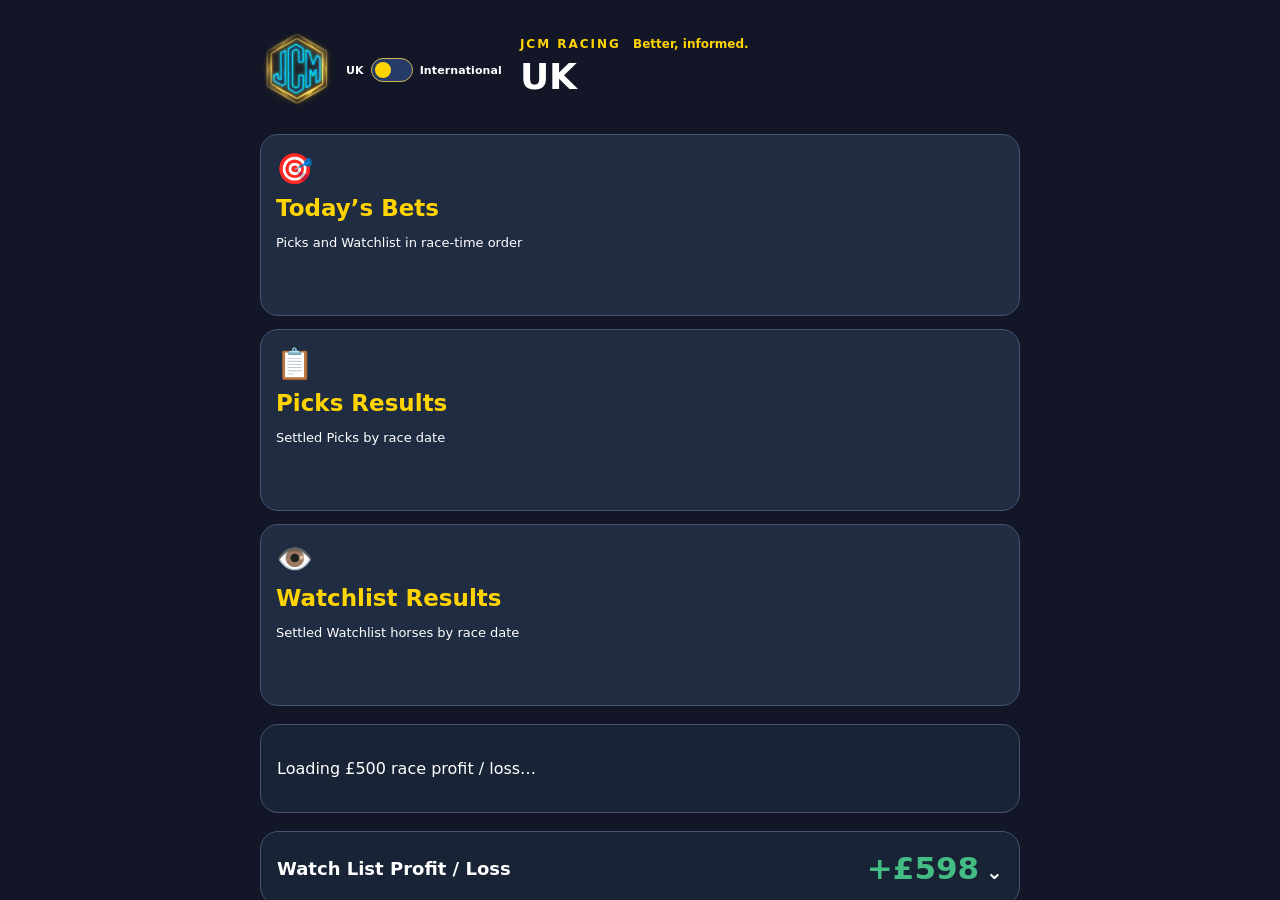
==== index.html @ 05b042e2 "Split Picks and Watchlist results and colour both row types" ====
<!doctype html><html lang="en"><head><meta charset="utf-8"><meta name="viewport" content="width=device-width, initial-scale=1,viewport-fit=cover"><title>JCM | Favourite Vulnerability</title><meta name="jcm-app-version" content="2026-11-16-rounded-profit"><meta name="description" content="JCM Favourite Vulnerability — UK & Ireland racing research dashboard"><link rel="apple-touch-icon" sizes="180x180" href="./apple-touch-icon.png"><link rel="icon" type="image/png" sizes="192x192" href="./icon-192.png"><link rel="manifest" href="./manifest.webmanifest"><meta name="theme-color" content="#121626"><style>
html { color-scheme: dark; background-color: #121626; }
html[data-region="international"] { background-color: #0d3032; }
</style><script>
if (new URLSearchParams(location.search).get('region') === 'international') {
 document.documentElement.dataset.region = 'international';
 document.querySelector('meta[name="theme-color"]').content = '#0d3032';
}
</script><meta name="apple-mobile-web-app-capable" content="yes"><meta name="apple-mobile-web-app-status-bar-style" content="default"><meta name="apple-mobile-web-app-title" content="JCM Racing"><link rel="stylesheet" href="scripts/jcm-shell.css?v=20261127-separate-results"><link rel="stylesheet" href="scripts/sport-switch.css?v=20261116-weekly-profit-switch-fix">
<style>#jcm-official-panel .jcm-research-row.jcm-competition-watchlist{border-color:#edbd57}.jcm-competition-watchlist .jcm-confidence.low{background:#70521b;border-color:#edbd57}</style>
<style>
#jcm-field-test{max-width:900px;margin:18px auto;padding:0 16px}#jcm-field-test[hidden]{display:none!important}.jcm-ft-wrap{border:1px solid #77623a;background:#202b3e;border-radius:14px;padding:16px}.jcm-ft-wrap h2{margin:0 0 7px;color:#ffd700;font-size:18px}.jcm-ft-note{font-size:12px;line-height:1.6;color:#d4dce9}.jcm-ft-card{background:#182336;border:1px solid #42516b;border-radius:10px;margin:9px 0;padding:12px;display:flex;align-items:center;justify-content:space-between;gap:10px}.jcm-ft-name{font-weight:800}.jcm-ft-where{color:#d0d9e6;font-size:12px;margin-top:4px}.jcm-ft-rating{white-space:nowrap;color:#fff;background:#42506a;padding:7px;border-radius:7px;font-size:12px;font-weight:800}.jcm-ft-hub{border:1px solid #77623a!important}
</style>
<style>
.jcm-research-row{grid-template-columns:minmax(75px,23%) minmax(0,1fr) 73px;column-gap:9px}
.jcm-detail-rating{display:flex;margin:12px 0}.jcm-detail-rating .jcm-confidence{flex-basis:130px;min-height:66px;padding:8px}.jcm-detail-rating .jcm-confidence small{font-size:11px}.jcm-research-row.jcm-rating-high{border:2px solid #43bd84}.jcm-research-row.jcm-rating-medium{border:2px solid #edbd57}.jcm-research-row.jcm-rating-low{border:2px solid #ed7185}
@media(max-width:380px){.jcm-research-row{grid-template-columns:65px minmax(0,1fr) 61px;column-gap:5px}}
.jcm-horse-with-confidence{display:flex;align-items:center;justify-content:space-between;gap:7px;min-width:0}
.jcm-horse-with-confidence>.jcm-horse{min-width:0;flex:1 1 auto}
.jcm-confidence{display:flex;flex-direction:column;align-items:center;justify-content:center;flex:0 0 52px;min-height:46px;padding:5px 3px;border-radius:8px;border:1px solid transparent;line-height:1.2;text-align:center}
.jcm-confidence strong{font-size:15px}.jcm-confidence small{font-size:9px;font-weight:800;margin-top:3px}
.jcm-confidence.high{background:#135b43;border-color:#43bd84;color:#fff}
.jcm-confidence.medium{background:#70521b;border-color:#edbd57;color:#fff}
.jcm-confidence.low{background:#7b2633;border-color:#ed7185;color:#fff}
.jcm-confidence.unrated{background:#364156;border-color:#728099;color:#fff}
@media(max-width:380px){.jcm-horse-with-confidence{gap:4px}.jcm-confidence{flex-basis:44px}.jcm-confidence strong{font-size:13px}.jcm-confidence small{font-size:8px}}
</style>
<style>
#jcm-detail-overlay{z-index:100}
#jcm-rated-ratios{display:grid;gap:8px;width:100%}
.jcm-rated-line{display:grid;grid-template-columns:72px 1fr auto;gap:10px;align-items:center;width:100%;padding:9px;border-radius:9px;background:#121b2c}
.jcm-rated-line .high{color:#80e4b2}.jcm-rated-line .medium{color:#f5ce79}.jcm-rated-line .low{color:#ff9bad}
.jcm-rated-table{width:100%;border-collapse:collapse;font-size:14px}
.jcm-rated-table th,.jcm-rated-table td{padding:12px 5px;border-bottom:1px solid #52647b;text-align:left}
.jcm-rated-table th{font-size:12px}
</style>
<style>
.jcm-account-switch{display:flex;position:relative;background:#121626;border:1px solid #65748a;border-radius:24px;padding:4px;margin:16px 0;gap:4px}
.jcm-account-switch button{flex:1;position:relative;z-index:1;border:0;background:transparent;color:#fff;border-radius:20px;padding:12px 8px;font:inherit;font-weight:750;cursor:pointer;min-height:44px}
.jcm-account-switch::before{content:'';position:absolute;left:4px;top:4px;bottom:4px;width:calc(50% - 6px);background:#365774;border-radius:20px;transition:transform .18s}
.jcm-account-switch.manual::before{transform:translateX(calc(100% + 4px))}
.jcm-manual-row{border:1px solid #52647b;background:#182336;border-radius:12px;padding:14px;margin:12px 0}
.jcm-manual-row input[type=number]{width:100%;min-width:0;padding:10px;font-size:16px;margin:8px 0;color:#fff;background:#26324b;border:1px solid #65748a;border-radius:8px}
.jcm-manual-row input[type=checkbox]{width:22px;height:22px;vertical-align:middle;accent-color:#43bd84}
.jcm-manual-row button{padding:10px 14px;min-height:44px;border-radius:8px;background:#365774;color:#fff;border:1px solid #65748a;font:inherit}
.jcm-manual-row :disabled{opacity:.65}
</style>
<style>
.jcm-modal:has(.jcm-result-card){width:min(calc(100vw - 24px),680px)}
.jcm-result-card{border:1px solid #52647b;border-radius:16px;background:#1c293c;padding:22px 18px;clear:both}
.jcm-result-top{display:flex;gap:10px;align-items:center;flex-wrap:wrap}.jcm-result-course{flex:1;min-width:90px}.jcm-result-top .jcm-confidence{margin-left:auto;min-width:78px;padding:8px}.jcm-result-top .jcm-confidence small{font-size:11px;margin:2px 0}.jcm-result-top .jcm-confidence strong{font-size:21px}.jcm-result-time{border:1px solid #52647b;border-radius:12px;background:#26364b;padding:14px;font-size:23px;font-weight:850;color:#ffd700}
.jcm-result-top strong{font-size:20px}.jcm-result-card small{display:block;color:#d4dfef;font-size:13px;margin:6px 0}
.jcm-result-summary{display:flex;align-items:center;gap:12px;flex-wrap:wrap;margin:16px 0}.jcm-result-finish{font-size:18px}.jcm-result-outcome{display:inline-block;font-size:18px;font-weight:850;padding:12px 18px;border-radius:24px;margin:0}
.jcm-result-outcome.win{background:#14543b;color:#85efb8}.jcm-result-outcome.loss{background:#70263a;color:#ffb3c1}.jcm-result-outcome.pending{background:#364156;color:#fff}
.jcm-result-body{display:grid;gap:12px}.jcm-result-tile{border:1px solid #52647b;border-radius:12px;background:#142237;padding:16px}.jcm-result-tile h3{margin:0 0 12px;font-size:17px;color:#ffd700}.jcm-result-tile p{margin:8px 0;overflow-wrap:anywhere}.jcm-result-stat + .jcm-result-stat{margin-top:12px}.jcm-result-stat strong{display:block;font-size:19px;overflow-wrap:anywhere}.jcm-result-body h2{font-size:clamp(25px,7vw,34px);line-height:1.2;margin:12px 0}
.jcm-result-grid{display:grid;grid-template-columns:repeat(2,minmax(0,1fr));gap:22px 14px;border-top:1px solid #52647b;padding:18px 0;margin:20px 0}.jcm-result-grid strong{display:block;font-size:19px;overflow-wrap:anywhere}
.jcm-race-action{display:block;padding:14px;border:1px solid #65748a;border-radius:10px;font-weight:800}
.jcm-link-unavailable{font-size:13px;color:#c6d0de}
#jcm-official-panel .jcm-status.win{color:#85efb8}#jcm-official-panel .jcm-status.loss{color:#ff849d}
@media(max-width:380px){.jcm-result-card{padding:18px 12px}.jcm-result-grid strong{font-size:17px}}
</style><link rel="stylesheet" href="scripts/international.css?v=20261127-parity"></head><body data-sport="racing"><header><div class="head"><div class="brand"><div class="identity"><img alt="JCM logo" src="./jcm-logo.svg"><div class="jcm-tagline">Better, informed</div></div><select id="date" aria-label="Racing date"><option value="2026-11-27">27th Nov-26</option><option value="2026-11-26">26th Nov-26</option><option value="2026-11-25">25th Nov-26</option><option value="2026-11-24">24th Nov-26</option><option value="2026-11-23">23rd Nov-26</option><option value="2026-11-22">22nd Nov-26</option><option value="2026-11-21">21st Nov-26</option><option value="2026-11-20">20th Nov-26</option><option value="2026-11-19">19th Nov-26</option><option value="2026-11-18">18th Nov-26</option><option value="2026-11-17">17th Nov-26</option><option value="2026-11-16">16th Nov-26</option><option value="2026-11-14">14th Nov-26</option><option value="2026-11-13">13th Nov-26</option><option value="2026-11-12">12th Nov-26</option><option value="2026-11-11">11th Nov-26</option><option value="2026-11-10">10th Nov-26</option><option value="2026-11-09">9th Nov-26</option><option value="2026-11-07">7th Nov-26</option><option value="2026-11-06">6th Nov-26</option></select></div><div class="metrics"><div class="metric"><strong>—</strong><small>OVERALL RESEARCH RESULTS</small></div><div class="metric"><strong>—</strong><small>WINS</small></div><div class="metric"><strong>—</strong><small>LOSSES</small></div><div class="metric"><strong>—</strong><small>NR</small></div></div></div></header><main></main><script src="scripts/racing-data.js?v=20261127-parity"></script><script>
/* Presentation-only redesign; original results and audit data are preserved. */
(function(){
 const main=document.querySelector('main'),date=document.getElementById('date');
 const esc=v=>String(v??'').replace(/[&<>"']/g,c=>({'&':'&amp;','<':'&lt;','>':'&gt;','"':'&quot;','\'':'&#39;'}[c]));
 const official=document.createElement('section');official.className='jcm-panel';official.id='jcm-official-panel';
 main.prepend(official);
 const overlay=document.createElement('div');overlay.className='jcm-overlay';overlay.id='jcm-detail-overlay';
 overlay.innerHTML='<div class="jcm-modal" role="dialog" aria-modal="true" aria-label="Horse details"><button type="button" class="jcm-close" aria-label="Close details">×</button><div id="jcm-detail-content"></div></div>';
 const side=document.createElement('div');side.className='jcm-overlay';side.id='jcm-menu-overlay';
 side.innerHTML='<aside class="jcm-drawer" role="dialog" aria-modal="true" aria-label="JCM menu"><button type="button" class="jcm-close" aria-label="Close menu">×</button><h2>JCM information</h2><div id="jcm-menu-content"></div></aside>';
 document.body.append(overlay,side);
 const menuContent=side.querySelector('#jcm-menu-content');
 for(const id of ['market-monitor','jcm-unified','jcm-feed-status']){const el=document.getElementById(id);if(el){el.style.display='block';menuContent.append(el)}}
 const audit=document.querySelector('main>.foot');if(audit){audit.style.display='block';menuContent.append(audit)}
 const logo=document.querySelector('.identity img');
 if(logo){const button=document.createElement('button');button.type='button';button.className='jcm-logo-button';button.setAttribute('aria-label','Open JCM menu');logo.parentNode.insertBefore(button,logo);button.appendChild(logo);button.addEventListener('click',()=>{side.classList.add('open');side.querySelector('.jcm-close').focus()})}
 const officialCategoryLabels={WIN:'Wins',LOSS:'Losses',NR:'Non-runners'};
 const pickMetrics=document.querySelector('.metrics');
 const watchMetrics=pickMetrics.cloneNode(true);watchMetrics.id='jcm-watch-metrics';
 watchMetrics.firstElementChild.querySelector('small').textContent='Overall Watch List';
 pickMetrics.after(watchMetrics);
 for(const metrics of [pickMetrics,watchMetrics]){
 const metricCards=metrics.querySelectorAll('.metric');
 [null,'WIN','LOSS','NR'].forEach((category,i)=>{
  if(!category||!metricCards[i])return;
  const card=metricCards[i];
  card.dataset.jcmCategory=category;
  card.setAttribute('role','button');card.setAttribute('tabindex','0');
  card.setAttribute('aria-label','Show '+(metrics===watchMetrics?'Watchlist':'Picks')+' '+officialCategoryLabels[category].toLowerCase());
  function showCategory(){
   /* Cumulative descriptive research records; official eligibility is unchanged. */
   const items=(metrics===watchMetrics?window.jcmWatchRows:window.jcmOverallRows)?.filter(r=>r.status===category)||[];
   overlay.querySelector('#jcm-detail-content').innerHTML='<h2>'+officialCategoryLabels[category]+'</h2>'+
    (items.length?'<div class="jcm-category-list">'+items.map(r=>'<div class="jcm-category-row"><div><div class="jcm-time">'+esc(r.time)+'</div><div class="jcm-ground">'+esc(r.course)+(r.date?' · '+esc(r.date):'')+'</div></div><div class="jcm-horse">'+esc(r.horse)+'</div></div>').join('')+'</div>':'<p>No accepted research results in this category.</p>');
   overlay.classList.add('open');overlay.querySelector('.jcm-close').focus();
  }
  card.addEventListener('click',showCategory);
  card.addEventListener('keydown',e=>{if(e.key==='Enter'||e.key===' '){e.preventDefault();showCategory()}});
 });
 }
 const close=o=>o.classList.remove('open');
 for(const o of [overlay,side]){o.addEventListener('click',e=>{if(e.target===o||e.target.closest('.jcm-close'))close(o)})}
 document.addEventListener('keydown',e=>{if(e.key==='Escape'){close(overlay);close(side)}});

})();</script><script>
/* Home screen and navigation are local-only: no unbuilt feed is presented as live. */
(function(){
 const logo=document.querySelector('.identity img');
 const hub=document.createElement('div');hub.id='jcm-hub';hub.setAttribute('aria-label','JCM Racing Hub');
 hub.innerHTML='<div class="jcm-hub-inner"><div class="jcm-hub-top">'+(logo?'<img class="jcm-hub-mark" alt="JCM" src="'+logo.getAttribute('src')+'">':'')+'<div><div class="jcm-hub-eyebrow">JCM RACING <span class="jcm-hub-tagline">Better, informed.</span></div><h1 class="jcm-hub-title">'+(window.jcmInternational?'International':'UK')+'</h1></div></div><div class="jcm-hub-grid"><button type="button" class="jcm-hub-tile" data-page="todays-bets"><span class="jcm-hub-icon" aria-hidden="true">🎯</span><strong>Today’s Bets</strong><span>Picks and Watchlist in race-time order</span></button><button type="button" class="jcm-hub-tile" data-page="picks-results"><span class="jcm-hub-icon" aria-hidden="true">📋</span><strong>Picks Results</strong><span>Settled Picks by race date</span></button><button type="button" class="jcm-hub-tile" data-page="watchlist-results"><span class="jcm-hub-icon" aria-hidden="true">👁️</span><strong>Watchlist Results</strong><span>Settled Watchlist horses by race date</span></button></div><section id="jcm-profit-summary" class="jcm-profit-card" aria-live="polite"><p>Loading £500 race profit / loss…</p></section><section id="jcm-watch-profit-summary" class="jcm-profit-card" aria-live="polite"><p>Loading Watch List profit / loss…</p></section><p class="jcm-hub-foot">Private research · simulations only</p></div>';
 document.body.append(hub);
 const head=document.querySelector('header .head');
 const home=document.createElement('button');home.type='button';home.className='jcm-home-link';home.innerHTML='<svg width="21" height="21" viewBox="0 0 24 24" fill="none" stroke="currentColor" stroke-width="2" stroke-linecap="round" stroke-linejoin="round" aria-hidden="true"><path d="m3 10 9-7 9 7"/><path d="M5 9v12h14V9"/><path d="M9 21v-8h6v8"/></svg>';home.setAttribute('aria-label','Return to JCM Hub');
 if(head)head.querySelector('.brand').append(home);
 const pages=new Set(['todays-bets','picks-results','watchlist-results']);
 function navigate(page,writeHistory){
  document.getElementById('jcm-detail-overlay').classList.remove('open');
  document.body.dataset.racingView=page;
  const showHub=!pages.has(page);
  hub.classList.toggle('active',showHub);
  home.hidden=showHub;
  document.body.style.overflow=showHub?'hidden':'';
  if(writeHistory)history.pushState({jcmPage:page},'','#'+page);
  window.dispatchEvent(new Event('jcm-racing-view'));
 }
 hub.addEventListener('click',e=>{
  const page=e.target.closest('[data-page]')?.dataset.page;
  if(pages.has(page))navigate(page,true);
 });
 home.addEventListener('click',()=>navigate('hub',true));
 const currentPage=()=>{
  const page=location.hash.slice(1);
  if(page==='picks'||page==='results')return 'picks-results';
  if(page==='watch-list')return 'watchlist-results';
  return pages.has(page)?page:'hub';
 };
 window.addEventListener('popstate',()=>navigate(currentPage(),false));
 navigate(currentPage(),false);
})();
</script><script>
/* Accepted display sources; provider acceptance does not confer official accuracy. */
window.jcmAcceptedResult = function(r) {
 let u;try{u=new URL(r.result_source_url)}catch(_){return false;}
 if(u.protocol!=='https:')return false;
 if((u.hostname==='betfair.com'||u.hostname.endsWith('.betfair.com'))&&u.pathname.startsWith('/horse-racing/results/'))return true;
 if(u.hostname==='www.sportinglife.com'){
  const course=(r.course||'').toLowerCase().replace(/\s*\(aw\)\s*$/,'').replace(/[^a-z0-9]+/g,'-').replace(/^-|-$/g,'');
  const path=u.pathname.match(/^\/racing\/results\/(\d{4}-\d{2}-\d{2})\/([a-z0-9-]+)\/(\d+)\/[a-z0-9-]+\/?$/);
  const t=Date.parse(r.result_retrieved_at),off=Date.parse(r.result_off_dt);
  return !!path&&!u.search&&!u.hash&&path[1]===r.race_date&&path[2]===course&&path[3]===r.result_website_race_id
   &&r.result_source==='SPORTING_LIFE'&&r.verification_status==='WEBSITE_CONFIRMED'
   &&r.result_date===r.race_date&&r.result_off_time_uk===r.off_time_uk&&r.result_horse===r.horse&&r.result_course===r.course
   &&Number.isFinite(t)&&Number.isFinite(off)&&t>=off&&t<=Date.now()&&r.official_accuracy_eligible===false
   &&((r.result_status==='LOSS'&&r.position==='1')||(r.result_status==='WIN'&&(/^[2-9]\d*$|^1\d+$/.test(r.position)||(r.position==='PU'&&r.result_stage==='WEIGHEDIN')))||(r.result_status==='NR'&&r.position==='NR'));
 }
 if(u.hostname!=='api.theracingapi.com')return false;
 const dated=u.pathname==='/v1/results'&&u.searchParams.get('start_date')===r.race_date&&u.searchParams.get('end_date')===r.race_date;
 const individual=/^rac_\d+$/.test(r.result_race_id||'')&&u.pathname==='/v1/results/'+r.result_race_id&&!u.search&&!u.hash;
 if(!dated&&!individual)return false;
 const t=Date.parse(r.result_retrieved_at),off=Date.parse(r.result_off_dt);
 return r.result_source==='THE_RACING_API'&&r.verification_status==='PROVIDER_ACCEPTED'
 && /^rac_\d+$/.test(r.result_race_id||'')&&/^hrs_\d+$/.test(r.result_horse_id||'')
 &&r.result_date===r.race_date&&r.result_off_time_uk===r.off_time_uk&&r.result_horse===r.horse
 &&r.result_course===r.course&&Number.isFinite(t)&&Number.isFinite(off)&&t>=off&&t<=Date.now()
 &&r.official_accuracy_eligible===false
 &&((r.result_status==='LOSS'&&r.position==='1')||(r.result_status==='WIN'&&(/^[2-9]\d*$|^1\d+$/.test(r.position)||['PU','UR'].includes(r.position)))||(r.result_status==='NR'&&r.position==='NR'&&Array.isArray(r.result_non_runners)&&r.result_non_runners.includes(r.horse)));
};
</script><script>
window.jcmIsSettledPick = row =>
 ['WIN','LOSS','NR'].includes(row.result_status) &&
 Date.parse(row.scheduled_off_dt || row.result_off_dt) <= Date.now() &&
 window.jcmAcceptedResult(row);
/* Descriptive cumulative outcomes, not independently official accuracy. */
(function(){
 const root=document.querySelector('.metrics');if(!root)return;
 const cards=root.querySelectorAll('.metric');root.dataset.overallState='loading';window.jcmOverallRows=[];
 async function load(){try{
  const manifest=await window.jcmReadRacingData('data/rated-performance-sources.json');
  if(manifest.schema_version!==1||!Array.isArray(manifest.sources)||(!window.jcmInternational&&!manifest.sources.length)||new Set(manifest.sources).size!==manifest.sources.length||manifest.sources.some(p=>!/^data\/competition-research-\d{4}-\d{2}-\d{2}\.json$/.test(p)))throw Error('Invalid manifest');
  const rows=[];const seen=new Set(rows.map(r=>[r.date,r.time,r.course,r.horse].join('|')));
  for(const path of manifest.sources){const d=await window.jcmReadRacingData(path);if(d.schema_version!==1||!Array.isArray(d.high_competition)||!Array.isArray(d.competition_watchlist)||path!=='data/competition-research-'+d.date+'.json')throw Error('Invalid results');
   for(const r of d.high_competition){if(r.race_date!==d.date)throw Error('Wrong result date');const key=[r.race_date,r.off_time_uk,r.course,r.horse].join('|');if(seen.has(key))throw Error('Duplicate result');seen.add(key);if(!window.jcmIsSettledPick(r))continue;rows.push({date:r.race_date,time:r.off_time_uk,course:r.course,horse:r.horse,status:r.result_status});}
  }
  for(const path of manifest.manual_sources||[]){if(!/^data\/manual-research-\d{4}-\d{2}-\d{2}\.json$/.test(path))throw Error('Invalid manual manifest');const response=await fetch(path,{cache:'no-store'});if(!response.ok)throw Error('Missing manual results');const d=await response.json();if(d.mode!=='manual_pre_race_research'||!Array.isArray(d.selections)||path!=='data/manual-research-'+d.date+'.json')throw Error('Invalid manual results');for(const r of d.selections){const k=[r.race_date,r.off_time_uk,r.course,r.horse].join('|');if(seen.has(k))throw Error('Duplicate manual result');seen.add(k);if(window.jcmIsSettledPick(r))rows.push({date:r.race_date,time:r.off_time_uk,course:r.course,horse:r.horse,status:r.result_status});}}
  const wins=rows.filter(r=>r.status==='WIN').length,losses=rows.filter(r=>r.status==='LOSS').length,nr=rows.filter(r=>r.status==='NR').length,total=wins+losses;
  window.jcmOverallRows=rows;window.jcmOverallCounts={wins,losses,nr,total};
  [total?Math.round(wins/total*1000)/10+'%':'—',wins,losses,nr].forEach((v,i)=>cards[i].querySelector('strong').textContent=v);
  cards[0].querySelector('small').textContent='Overall Picks · '+wins+'/'+total;root.dataset.overallState='ready';
 }catch(_){window.jcmOverallRows=[];cards.forEach(c=>c.querySelector('strong').textContent='—');cards[0].querySelector('small').textContent='RESULTS UNAVAILABLE';root.dataset.overallState='error';}}
 load();
})();
</script><script src="scripts/watch-list.js?v=20261127-bets-results"></script><script>
(function(){
const date=document.getElementById('date'),panel=document.getElementById('jcm-official-panel');
if(!date||!panel)return;
const watchMetrics=document.getElementById('jcm-watch-metrics');
const londonDate=new Intl.DateTimeFormat('en-CA',{timeZone:'Europe/London'});
const today=()=>londonDate.format(new Date());
const viewTitles={'todays-bets':'Today’s Bets','picks-results':'Picks Results','watchlist-results':'Watchlist Results'};
const originalDates=[...date.options].map(option=>option.value);
let selectedDate,day,activeView,detailRows=[],researchRows=[],state='loading',cardDetails=[],loadVersion=0,watchTotals='';
function displayedLayOdds(r){
 const valid=price=>Number.isFinite(price)&&price>1;
 const recorded=valid(r.lay_odds)?r.lay_odds:null;
 const off=Date.parse(r.scheduled_off_dt),now=Date.now();
 if(!Number.isFinite(off)||now>=off||r.result_status!=='PENDING')return recorded;
 const provenance=r.lay_price_provenance;
 if(!provenance?.market_id||!provenance.selection_id)return recorded;
 let price=recorded,latest=Date.parse(provenance.retrieved_at_utc??provenance.snapshot_retrieved_at_utc)||0;
 for(const quote of r.price_observation_history??[]){
  const time=Date.parse(quote.retrieved_at_utc??quote.snapshot_retrieved_at_utc);
  if(quote.verification_status!=='VERIFIED_API_LAY'||quote.price_side!=='LAY'||!valid(quote.price)||
     quote.market_id!==provenance.market_id||quote.selection_id!==provenance.selection_id||
     !(time>latest&&time<=now&&time<off))continue;
  price=quote.price;
  latest=time;
 }
 return price;
}
function raceResultsLink(m,r){try{const u=new URL(m?.results_url);const course=r.course.toLowerCase().replace(/\s*\(aw\)/g,'').replace(/[^a-z0-9]+/g,'-').replace(/^-|-$/g,'');return u.protocol==='https:'&&u.hostname==='www.sportinglife.com'&&new RegExp('^/racing/results/'+r.race_date+'/'+course+'/[0-9]+/[a-z0-9-]+/?$').test(u.pathname)&&!u.search&&!u.hash?u.href:null;}catch(_){return null;}}
function detailFor(r){const matches=cardDetails.filter(m=>Boolean(m.watchList)===Boolean(r.watchList)&&m.date===r.race_date&&m.horse===r.horse&&m.course===r.course&&m.off_time_uk===r.off_time_uk);return matches.length===1?matches[0]:null;}
function ordinal(v){const n=Number(v);if(!Number.isInteger(n)||n<1)return String(v||'Not supplied');const a=n%100;return n+(a>=11&&a<=13?'th':({1:'st',2:'nd',3:'rd'}[n%10]||'th'));}
function margin(v){if(typeof v!=='string'||!v.trim())return 'Not supplied';return /^[0-9]*[.]?[0-9]+$/.test(v)&&Number.isFinite(Number(v))?Number(v)+' lengths':v;}
function racecardLink(m,r){try{const u=new URL(m?.racecard_url);const course=r.course.toLowerCase().replace(/\s*\(aw\)/g,'').replace(/[^a-z0-9]+/g,'-').replace(/^-|-$/g,'');return u.protocol==='https:'&&u.hostname==='www.sportinglife.com'&&new RegExp('^/racing/racecards/'+r.race_date+'/'+course+'/racecard/[0-9]+/[a-z0-9-]+/?$').test(u.pathname)&&(!u.search||u.search==='?dcmp=SL_PLUS_CARDS')&&!u.hash?u.href:null;}catch(_){return null;}}
function safe(v){return String(v==null?'':v).replace(/[&<>"']/g,c=>({'&':'&amp;','<':'&lt;','>':'&gt;','"':'&quot;',"'":'&#39;'}[c]));}
function confidenceTier(r){
 const p=r.competition_confidence_percent;
 return typeof p==='number'&&Number.isFinite(p)&&p>=0&&p<=100?(p>=80?'high':p>=70?'medium':'low'):'unrated';
}
function confidenceBox(){return '';}
function resultView(r){
 if(r.researchOnly)return {label:'Form review',css:'pending'};
 const settled=r.watchList?window.jcmWatchList.isSettled(r):window.jcmIsSettledPick(r);
 const labels={WIN:['Horse lost','win'],LOSS:['Horse won','loss'],NR:['NR','nr']};
 const value=settled?labels[r.result_status]:null;
 return value?{label:value[0],css:value[1]}:{label:'Pending',css:'pending'};
}
function entriesHtml(rows){
 return rows.map((r,i)=>{
  const status=resultView(r);
  return '<button type="button" class="jcm-row jcm-research-row jcm-rating-'+confidenceTier(r)+
   (r.watchList?' jcm-watch-row':'')+'" data-research-index="'+i+'"><span><span class="jcm-time">'+safe(r.off_time_uk)+
   '</span><span class="jcm-ground">'+safe(r.course)+'</span></span><span class="jcm-horse">'+safe(r.horse)+
   '<small class="jcm-entry-group">'+(r.watchList?'Watchlist':'Pick')+'</small></span><span class="jcm-status '+status.css+'">'+
   safe(status.label)+'</span></button>';
 }).join('');
}
function paint(){
 const results=activeView!=='todays-bets';
 const title=viewTitles[activeView];
 let content;
 if(state==='loading')content='<p role="status">Loading '+(results?'results':'bets')+'…</p>';
 else if(state==='error')content='<p role="status">Could not load this date. The app will retry automatically.</p>';
 else if(!detailRows.length)content='<p role="status">'+(results?'No settled results for this date.':'No bets for this date.')+'</p>';
 else content=entriesHtml(detailRows)+(activeView==='watchlist-results'&&watchTotals?'<p class="jcm-ft-note">Watchlist · '+safe(watchTotals)+'</p>':'');
 if(!results&&state==='ready'&&researchRows.length){
  content+='<h3>Form to recheck</h3>'+researchRows.map((r,i)=>
   '<button type="button" class="jcm-row jcm-research-row" data-form-index="'+i+'"><span><span class="jcm-time">'+
   safe(r.off_time_uk)+'</span><span class="jcm-ground">'+safe(r.course)+'</span></span><span class="jcm-horse">'+
   safe(r.horse)+'</span><span class="jcm-status pending">Form review</span></button>'
  ).join('');
 }
 panel.innerHTML='<div class="jcm-panel-heading"><h2>'+title+'</h2></div>'+content;
}
window.jcmResearchResultView=resultView;
window.jcmShowResearchCard=(r,m=null)=>{
 const overlay=document.getElementById('jcm-detail-overlay');
 if(!r||!overlay)return;
 const day=r.race_date;
 const reason=r.selection_reason,hasReason=reason&&typeof reason.summary==='string'&&reason.summary.trim()&&['RECOVERED_PRIOR_ANALYSIS_NOT_REVERIFIED','ORIGINAL_SCREENSHOT_ANALYSIS','RACING_API_AND_USER_ASSESSMENT','RACING_API_PRO_AND_SPORTING_LIFE'].includes(reason.evidence_status);
 const roundup=r.researchOnly||r.watchList?r.reason:hasReason?reason.summary:r.identified_challengers.length?'Chosen for review because '+r.identified_challengers.join(', ')+' were identified as competing threats.':'Selection reason not supplied.';
 const reasonContent='<p>'+safe(roundup)+'</p>'+(hasReason?'<p><strong>Counterargument</strong><br>'+safe(reason.counterargument||'Not supplied.')+'</p>'+(Array.isArray(reason.challengers)&&reason.challengers.length?'<p><strong>Main challengers</strong><br>'+safe(reason.challengers.join(', '))+'</p>':'')+'<small>'+safe(reason.evidence_status==='RACING_API_PRO_AND_SPORTING_LIFE'?'The Racing API Pro + Sporting Life pre-race assessment':reason.evidence_status==='RACING_API_AND_USER_ASSESSMENT'?'User-confirmed pre-race assessment':reason.evidence_status==='ORIGINAL_SCREENSHOT_ANALYSIS'?'Original pre-race assessment':'Recovered morning research · underlying source data not reverified.')+'</small>':'');
 const view=resultView(r),accepted=view.css!=='pending'&&m&&m.race_id===r.result_race_id&&m.horse_id===r.result_horse_id&&m.position===r.position&&((r.result_status==='LOSS'&&m.position==='1')||(r.result_status==='WIN'&&(Number(m.position)>1||(m.position==='PU'&&r.result_stage==='WEIGHEDIN'))))&&(!r.placing||r.placing===ordinal(m.position));
 const card=racecardLink(m,r),results=raceResultsLink(m,r);
 const finish=r.researchOnly?'Awaiting a verified Exchange Lay quote':view.css==='pending'?'Pending':accepted?(m.position==='PU'?'Pulled up':'Finished '+ordinal(m.position)+(m.dead_heat_place?' (joint)':'')+' of '+m.field_size):String(r.placing??r.position??'Not supplied');
 const stat=(label,value)=>'<div class="jcm-result-stat"><small>'+safe(label)+'</small><strong>'+safe(value)+'</strong></div>';
 const tile=(title,content)=>'<section class="jcm-result-tile"><h3>'+safe(title)+'</h3>'+content+'</section>';
 const winner=stat('Winner',accepted||r.watchList&&m?.winner?m.winner:'Not yet available')+stat('Winning margin',accepted?margin(m.winning_margin_lengths):'Not yet available')+(view.css==='loss'?'':stat('Selected horse beaten by',accepted?(m.position==='PU'?'Not applicable — pulled up':margin(m.selected_beaten_lengths)):'Not yet available'));
 const odds=displayedLayOdds(r);
 const priceTile=tile('Paper lay',stat('Lay odds',odds===null?'Unavailable':odds.toFixed(2))+
  stat('Net if beaten (£500 liability)',odds===null?'—':new Intl.NumberFormat('en-GB',{style:'currency',currency:'GBP'}).format(475/(odds-1))));
 const cardTile=tile('Racecard',card?'<a class="jcm-race-action" href="'+safe(card)+'" target="_blank" rel="noopener">View this racecard ↗</a>':window.jcmInternational?'<a class="jcm-race-action" href="https://www.sportinglife.com/racing/racecards" target="_blank" rel="noopener">Browse Sporting Life racecards ↗</a>':'<p class="jcm-link-unavailable">Exact racecard link not verified.</p><a class="jcm-race-action" href="https://www.sportinglife.com/racing/racecards/'+safe(day)+'" target="_blank" rel="noopener">Browse racecards for this day ↗</a>');
 const resultsTile=tile('Race results',results?'<a class="jcm-race-action" href="'+safe(results)+'" target="_blank" rel="noopener">View this race result ↗</a>':window.jcmInternational?'<a class="jcm-race-action" href="https://www.sportinglife.com/racing/results/'+safe(day)+'" target="_blank" rel="noopener">Browse Sporting Life results ↗</a>':'<p class="jcm-link-unavailable">Exact race result link not yet verified.</p><a class="jcm-race-action" href="https://www.sportinglife.com/racing/results/'+safe(day)+'" target="_blank" rel="noopener">Browse results for this day ↗</a>');
 overlay.querySelector('#jcm-detail-content').innerHTML='<article class="jcm-result-card"><div class="jcm-result-top"><span class="jcm-result-time">'+safe(r.off_time_uk)+'</span><div class="jcm-result-course"><strong>'+safe(r.course)+'</strong><small>'+safe(new Date(day+'T12:00:00Z').toLocaleDateString('en-GB',{day:'numeric',month:'short',year:'numeric',timeZone:'Europe/London'}))+' · UK time</small></div>'+confidenceBox(r,true)+'</div><div class="jcm-result-summary"><span class="jcm-result-outcome '+view.css+'">'+safe(view.label)+'</span><strong class="jcm-result-finish">'+safe(finish)+'</strong></div><div class="jcm-result-body">'+tile('Selected horse','<h2>'+safe(r.horse)+'</h2><p>'+safe(m?.race_name||'Race details not supplied')+'</p>')+tile('Race winner',winner)+tile(r.researchOnly?'Reason for review':r.watchList?'Reason for watching':'Reason for selection',reasonContent)+priceTile+cardTile+resultsTile+'</div></article>';
 overlay.classList.add('open');overlay.querySelector('.jcm-close').focus();
};
panel.addEventListener('click',e=>{
 const review=e.target.closest('[data-form-index]');
 if(review){const row=researchRows[Number(review.dataset.formIndex)];if(row)window.jcmShowResearchCard(row,row);return;}
 const button=e.target.closest('[data-research-index]');if(!button)return;
 const r=detailRows[Number(button.dataset.researchIndex)];if(r)window.jcmShowResearchCard(r,detailFor(r));
});
const raceOrder=(a,b)=>a.off_time_uk.localeCompare(b.off_time_uk);
let manifestRequest;
const readManifest=()=>{
 if(!manifestRequest)manifestRequest=window.jcmReadRacingData('data/rated-performance-sources.json')
  .finally(()=>{manifestRequest=undefined;});
 return manifestRequest;
};
async function readPicks(date){
 const feed=await window.jcmReadRacingData('data/competition-research-'+date+'.json');
 const rows=feed.high_competition;
 if(feed.schema_version!==1||feed.mode!=='research_only_not_official_picks'||feed.date!==date||
    !Array.isArray(rows)||!Array.isArray(feed.competition_watchlist)||
    rows.some(r=>r.race_date!==date||typeof r.horse!=='string'||typeof r.course!=='string'||
     !/^\d{2}:\d{2}$/.test(r.off_time_uk)||!Array.isArray(r.identified_challengers))||
    new Set(rows.map(r=>[r.off_time_uk,r.course,r.horse].join('|'))).size!==rows.length)throw Error('invalid rows');
 return rows;
}
function displayWatchMetrics(ledger){
 const counts=window.jcmWatchList.counts(ledger);
 const total=counts.WIN+counts.LOSS;
 const metrics=watchMetrics.querySelectorAll('.metric strong');
 [total?(Math.round(1000*counts.WIN/total)/10)+'%':'—',counts.WIN,counts.LOSS,counts.NR]
  .forEach((value,index)=>{metrics[index].textContent=value;});
 watchMetrics.querySelector('.metric small').textContent='Overall Watchlist · '+counts.WIN+'/'+total;
 window.jcmWatchRows=ledger.entries.map(r=>({...r,status:r.result_status,date:r.race_date,time:r.off_time_uk}));
}
async function loadDay(){
 const version=++loadVersion;
 const view=document.body.dataset.racingView;
 if(view==='hub')return;
 const requested=selectedDate||today();
 const showPicks=view!=='watchlist-results';
 const showWatchlist=view!=='picks-results';
 if(activeView!==view||day!==requested||state!=='ready'){
  activeView=view;day=requested;detailRows=[];researchRows=[];cardDetails=[];state='loading';
 }
 paint();
 try{
  const international=window.jcmInternational;
  const [ledger,source]=await Promise.all([
   showWatchlist?window.jcmWatchList.read():null,
   international?window.jcmInternationalDays():showPicks?readManifest():null,
  ]);
  if(version!==loadVersion)return;
  const pickDates=showPicks&&!international?[...originalDates,...source.sources.map(path=>
   /^data\/competition-research-(\d{4}-\d{2}-\d{2})\.json$/.exec(path)?.[1]).filter(Boolean)]:[];
  const watchDates=ledger?.entries.map(r=>r.race_date)??[];
  const dates=[...new Set([today(),...pickDates,...watchDates,...(international?source.map(r=>r.date):[])])].sort().reverse();
  date.replaceChildren(...dates.map(value=>new Option(window.jcmWatchList.dateLabel(value),value)));
  day=dates.includes(requested)?requested:today();
  date.value=day;
  const internationalDay=international?source.find(record=>record.date===day):null;
  const [picks,metadata]=await Promise.all([
   showPicks&&international?(internationalDay?.picks??[]):pickDates.includes(day)?readPicks(day):[],
   showPicks&&(internationalDay||pickDates.includes(day))?window.jcmReadRacingData('data/result-card-details-'+day+'.json').catch(()=>null):null,
  ]);
  if(version!==loadVersion)return;
  const watchRows=(ledger?.entries??[]).filter(r=>r.race_date===day).map(row=>({
   ...row,watchList:true,paperNet:window.jcmWatchList.rowNet(ledger,row),
  }));
  if(view==='watchlist-results'){
   const settledLedger={...ledger,entries:ledger.entries.filter(window.jcmWatchList.isSettled)};
   displayWatchMetrics(settledLedger);
   watchTotals=window.jcmWatchList.summary(settledLedger,watchRows.filter(window.jcmWatchList.isSettled));
  }
  researchRows=[...(internationalDay?.research??[])].sort(raceOrder);
  detailRows=[...picks,...watchRows].sort(raceOrder);
  if(view!=='todays-bets')detailRows=detailRows.filter(r=>resultView(r).css!=='pending');
  const pickDetails=metadata?.schema_version===1&&metadata.date===day&&Array.isArray(metadata.details)?metadata.details:[];
  cardDetails=[...pickDetails,...watchRows.map(row=>({...row,date:row.race_date,results_url:row.result_source_url}))];
  state='ready';paint();
 }catch(_){if(version===loadVersion){state='error';paint();}}
}
date.addEventListener('change',()=>{selectedDate=date.value;loadDay();});
window.addEventListener('jcm-racing-view',loadDay);
window.addEventListener('pageshow',loadDay);
document.addEventListener('visibilitychange',()=>{if(!document.hidden)loadDay();});
setInterval(()=>{if(!document.hidden)loadDay();},30000);
loadDay();
})();
</script><script src="scripts/fresh-tracker.js?v=20261127-parity"></script><link rel="stylesheet" href="scripts/bet-builder.css?v=results-refresh-20261024"><script src="scripts/bet-builder.js?v=20261127-bets-results"></script><link rel="stylesheet" href="scripts/roundup.css?v=1"><script src="scripts/roundup.js?v=1"></script><script src="scripts/sport-switch.js?v=20261127-separate-results"></script></body></html>
---- scripts/jcm-shell.css ----
:root{--bg:#121626;--panel:#1c2435;--gold:#ffd700;--teal:#00c2b9;--red:#dc143c;--muted:#a7b1c3}*{box-sizing:border-box}body{margin:0;background:var(--bg);color:#fff;font-family:system-ui,-apple-system,Segoe UI,sans-serif}header{position:sticky;top:0;z-index:3;background:#121626f5;backdrop-filter:blur(14px);border-bottom:1px solid #344057;box-shadow:0 8px 24px #0005}.head{max-width:900px;margin:auto;padding:calc(20px + env(safe-area-inset-top, 0px)) 16px 12px}@media(display-mode:standalone){header{padding-top:max(58px, env(safe-area-inset-top, 0px))}.head{padding-top:12px}}.brand{display:flex;align-items:center;gap:12px;justify-content:space-between}.identity{display:flex;align-items:center;gap:10px}.identity img{height:46px;width:46px;border-radius:10px;object-fit:cover;mix-blend-mode:screen;background:transparent}.brandname{font-weight:850;letter-spacing:1.5px;color:var(--gold)}.subtitle{font-size:10px;color:var(--muted);letter-spacing:1px}select{background:#253149;color:white;border:1px solid #516077;border-radius:9px;padding:10px 8px;font-weight:700;max-width:145px}.metrics{display:grid;grid-template-columns:repeat(4,1fr);gap:8px;margin-top:12px}.metric{background:#202a3d;border:1px solid #364157;border-radius:12px;padding:10px 5px;text-align:center}.metric strong{display:block;font-size:clamp(17px,4vw,26px);color:var(--gold)}.metric small{font-size:9px;color:var(--muted);letter-spacing:.5px}.metric:nth-child(2) strong{color:var(--teal)}.metric:nth-child(3) strong{color:#ff5978}.metric:nth-child(4) strong{color:white}main{max-width:900px;margin:auto;padding:20px 16px 60px}.day{display:flex;justify-content:space-between;align-items:center;background:linear-gradient(120deg,#22323c,#20273b);border:1px solid #43536a;border-radius:15px;padding:16px;margin-bottom:16px}.day .eyebrow{font-size:11px;color:var(--muted);letter-spacing:1px}.day strong{font-size:32px;color:var(--gold)}.day .detail{font-size:12px;color:var(--muted);text-align:right}.section{display:flex;justify-content:space-between;align-items:center;margin:18px 0 10px}.section h2{font-size:17px;margin:0}.section small{color:var(--muted)}.pick{display:grid;grid-template-columns:80px minmax(0,1fr) 76px 75px;gap:10px;align-items:center;background:var(--panel);border:1px solid #344158;border-radius:13px;padding:15px 13px;margin-bottom:9px}.when{font-weight:800;color:var(--gold);font-size:15px}.course{font-size:12px;color:var(--muted)}.horse{font-size:16px;font-weight:750;overflow-wrap:anywhere}.note{font-size:11px;color:var(--muted);margin-top:5px}.place{text-align:center;font-weight:800;font-size:15px}.place small{display:block;color:var(--muted);font-size:10px;font-weight:400}.tag{display:inline-block;text-align:center;border-radius:8px;font-size:12px;font-weight:900;padding:9px 6px}.win{color:#72f4dc;background:#075d52}.loss{color:#ffafbe;background:#6d1930}.nr{color:#ddd;background:#45495b}.foot{margin-top:22px;font-size:12px;color:var(--muted);line-height:1.55}.foot summary{cursor:pointer;color:#d4dfef}.foot a{color:#65e8df}.empty{background:var(--panel);border-radius:12px;padding:26px;text-align:center;color:var(--muted)}@media(max-width:530px){.pick{grid-template-columns:58px minmax(0,1fr) 53px 58px;gap:6px;padding:13px 8px}.horse{font-size:13px}.when{font-size:13px}.course,.note{font-size:10px}.place{font-size:12px}.tag{font-size:10px;padding:8px 3px}.identity img{width:40px;height:40px}.brandname{font-size:13px}.subtitle{font-size:8px}select{font-size:11px;max-width:125px}.metric small{font-size:8px}}

.market-summary{margin-top:8px;font-size:10px;color:#9baec5;display:flex;align-items:center;gap:5px}.market-dot{height:7px;width:7px;border-radius:50%;background:#78859b;display:inline-block}.odds-panel{margin-top:15px;background:#1c2435;border:1px solid #344158;border-radius:14px;padding:15px}.odds-panel summary{cursor:pointer;font-size:13px;font-weight:700;color:#f3d96a}.odds-panel p{color:#a7b1c3;font-size:12px;line-height:1.6}.odds-table{width:100%;border-collapse:collapse;font-size:12px}.odds-table th,.odds-table td{text-align:left;border-bottom:1px solid #344158;padding:9px 5px}.odds-table th{color:#a7b1c3}.data-note{font-size:11px;color:#a7b1c3;line-height:1.6}.pill{display:inline-block;background:#303e52;color:#d1d9e5;border-radius:7px;padding:4px 7px;font-size:10px;font-weight:800}.live-disclaimer{font-size:11px;color:#a7b1c3;margin:10px 0 0}

/* iPhone/mobile: keep date selector fully visible and easy to tap. */
@media(max-width:600px){
 html,body{max-width:100%;overflow-x:hidden}
 .head{padding:10px 12px}
 .brand{display:flex;flex-direction:column;align-items:stretch;gap:10px}
 .identity{min-width:0;max-width:100%;justify-content:flex-start}
 .identity>div{min-width:0}
 .brandname{overflow-wrap:anywhere}
 :is(#date,#jcm-watch-date){display:block;width:100%;max-width:none;min-width:0;min-height:48px;font-size:16px;padding:12px 14px;touch-action:manipulation}
 .metrics{grid-template-columns:repeat(2,minmax(0,1fr));gap:7px;margin-top:10px}
 .metric{min-width:0}
 main{padding:14px 12px 55px}
 .day{gap:10px;padding:12px;min-width:0}
 .day strong{font-size:26px}
 .pick{min-width:0}
}

/* Brand refresh: original JCM emblem and white Better, informed slogan. */
.identity{gap:16px}
.identity img{width:72px;height:72px;border-radius:17px;flex-shrink:0}
.jcm-tagline{font-size:clamp(19px,3.5vw,30px);font-weight:800;color:#fff;letter-spacing:-.025em;line-height:1.1}
@media(max-width:600px){.identity{gap:12px}.identity img{width:58px;height:58px;border-radius:13px}.jcm-tagline{font-size:clamp(19px,5.5vw,26px)}}

.watchlist{margin:16px 0;padding:15px;background:#192738;border:1px solid #52647b;border-radius:14px}.watchlist h2{margin:0 0 5px;font-size:17px;color:#ffd700}.watch-intro{font-size:12px;color:#c0cad8;line-height:1.55;margin:0 0 12px}.watch-card{background:#202e42;border:1px solid #43556e;border-radius:11px;padding:12px;margin:10px 0}.watch-head{display:flex;flex-wrap:wrap;align-items:center;justify-content:space-between;gap:8px}.watch-horse{font-size:16px;font-weight:800}.watch-risk{font-size:11px;font-weight:800;color:#ffe2a3;background:#665027;padding:6px 9px;border-radius:7px}.watch-detail{font-size:12px;color:#d0d8e3;line-height:1.55;margin-top:7px}.watch-source{font-size:11px;color:#65e8df}.watch-hidden{display:none}

.jcm-unified{max-width:900px;margin:0 auto 18px;padding:0 16px}.jcm-unified-card{background:#1c2435;border:1px solid #43536a;border-radius:14px;padding:15px}.jcm-unified h2{margin:0 0 7px;color:#ffd700;font-size:18px}.jcm-unified p{font-size:12px;color:#c3cede;line-height:1.6}.jcm-unified-status{font-size:11px;color:#76ddd7;font-weight:800}.jcm-unified-table{overflow-x:auto;max-width:100%}.jcm-unified table{border-collapse:collapse;width:100%;min-width:580px;font-size:12px}.jcm-unified th,.jcm-unified td{padding:9px;border-bottom:1px solid #344158;text-align:left}.jcm-unified th{color:#ffd700}.jcm-unified .missing{color:#c3cede}
/* Compact mobile header: logo and date on one line, safely below iPhone status bar. */
@media(max-width:600px){
 .brand{flex-direction:row;align-items:center;justify-content:space-between;gap:8px}
 .identity{flex:1 1 auto;min-width:0;gap:8px}
 .identity img{width:44px;height:44px;border-radius:10px;flex-shrink:0}
 .jcm-tagline{font-size:clamp(14px,3.7vw,20px);white-space:nowrap}
 :is(#date,#jcm-watch-date){display:block;flex:0 0 auto;width:120px;max-width:120px;min-width:0;min-height:40px;font-size:12px;padding:8px 5px}
 .head{padding:8px 12px}
}
@media(max-width:380px){.identity img{width:38px;height:38px}.jcm-tagline{font-size:13px}:is(#date,#jcm-watch-date){width:110px;max-width:110px}}
@media(display-mode:standalone){header{padding-top:max(48px, env(safe-area-inset-top, 0px))}}
/* Feather the JPEG tile into the exact header background; preserve neon emblem. */
.identity img{background-color:#121626;mix-blend-mode:normal;-webkit-mask-image:radial-gradient(ellipse closest-side at center,#000 65%,transparent 100%);mask-image:radial-gradient(ellipse closest-side at center,#000 65%,transparent 100%);border-radius:0}
/* High-contrast accuracy headings on both official and watchlist panels. */
.day .eyebrow,.watch-accuracy .eyebrow{color:#fff;font-weight:800;opacity:1}
/* Improve legibility of labels beneath the top performance figures. */
.metrics .metric small{color:#fff;opacity:1;font-weight:800;letter-spacing:.055em;text-shadow:0 1px 2px #0005}
/* Focused two-panel mobile dashboard. Legacy data stays available in side drawer. */
main>.day,main>.section,main>#picks,main>#jcm-watchlist,main>#market-monitor,main>.foot{display:none!important}
.jcm-panel{background:#1b2537;border:1px solid #3c4b64;border-radius:17px;padding:14px 12px;margin:0 0 15px}
.jcm-panel-heading{display:flex;align-items:center;justify-content:space-between;gap:8px;margin-bottom:12px}
.jcm-panel-heading h2{margin:0;font-size:19px;color:#fff}
.jcm-panel-heading .jcm-accuracy{font-weight:800;color:#ffd400;font-size:20px}
.jcm-row{width:100%;display:grid;grid-template-columns:70px minmax(0,1fr) 53px 60px;align-items:center;gap:7px;text-align:left;color:#fff;background:#222f45;border:1px solid #465672;border-radius:12px;padding:12px 8px;margin:8px 0;cursor:pointer;font:inherit}
.jcm-row:focus-visible,.jcm-logo-button:focus-visible{outline:2px solid #ffd400;outline-offset:2px}
.jcm-row .jcm-time{font-weight:800;color:#ffd400;font-size:15px}
.jcm-row .jcm-ground{font-size:11px;color:#c2ccdd;margin-top:3px}
.jcm-row .jcm-horse{font-weight:800;overflow-wrap:anywhere;font-size:14px}
.jcm-row .jcm-place{text-align:center;font-weight:800;font-size:14px}
.jcm-row .jcm-status{font-weight:800;text-align:center;font-size:11px;border-radius:8px;padding:8px 2px;background:#364156}
.jcm-row .jcm-status.win{color:#13d2c7}.jcm-row .jcm-status.loss{color:#ff668c}.jcm-row .jcm-status.nr{color:#fff}.jcm-row .jcm-status.pending{color:#fff}
.jcm-overlay{position:fixed;inset:0;z-index:50;background:#000a;display:none}
.jcm-overlay.open{display:block}
.jcm-modal{position:absolute;left:50%;top:50%;transform:translate(-50%,-50%);width:min(90vw,460px);max-height:80vh;overflow:auto;background:#202b40;border:1px solid #61728c;border-radius:18px;padding:22px;color:#fff;box-shadow:0 20px 60px #0009}
.jcm-modal h2{margin:0 0 12px}.jcm-modal p{line-height:1.55}.jcm-modal a{color:#72e4ed}
.jcm-drawer{position:absolute;top:0;bottom:0;left:0;width:min(85vw,360px);overflow:auto;background:#1b2537;padding:calc(22px + env(safe-area-inset-top,0px)) 20px 30px;box-shadow:10px 0 40px #0008}
.jcm-close{float:right;background:#34445c;color:white;border:1px solid #65748a;border-radius:9px;font-size:22px;padding:5px 12px;cursor:pointer}
.jcm-logo-button{background:none;border:0;padding:0;cursor:pointer;display:flex;align-items:center}
.jcm-drawer details{margin:16px 0}.jcm-drawer summary{cursor:pointer}
@media(max-width:380px){.jcm-row{grid-template-columns:58px minmax(0,1fr) 42px 52px;gap:4px}.jcm-row .jcm-horse{font-size:12px}}
/* Portrait race rows: time and white course on separate lines, no collisions. */
.jcm-row>span:first-child{display:flex;flex-direction:column;align-items:flex-start;min-width:0;gap:5px}
.jcm-row .jcm-time{display:block;line-height:1.1}
.jcm-row .jcm-ground{display:block;color:#fff;font-size:11px;font-weight:700;line-height:1.2;margin:0;overflow-wrap:anywhere}
.jcm-row{grid-template-columns:minmax(75px,21%) minmax(0,1fr) 43px 70px;column-gap:7px}
.jcm-row .jcm-horse{min-width:0}
@media(max-width:380px){.jcm-row{grid-template-columns:minmax(65px,22%) minmax(0,1fr) 37px 61px;column-gap:4px}.jcm-row .jcm-ground{font-size:10px}}
/* Keep technical data in the drawer rather than the main racing dashboard. */
.jcm-drawer #jcm-unified{display:block;max-width:100%;margin:16px 0}
.jcm-drawer .jcm-unified-card{padding:12px;max-width:100%;overflow-x:auto}
.jcm-drawer #jcm-feed-status{margin:12px 0!important;padding:0!important}
/* Accessibility polish: higher contrast and comfortably readable selection rows. */
.jcm-panel-heading h2{color:#ffd400;font-size:clamp(20px,4.5vw,25px);font-weight:850}
.jcm-panel-heading .jcm-accuracy{font-size:clamp(22px,5vw,28px)}
.jcm-row{grid-template-columns:minmax(80px,23%) minmax(0,1fr) 43px 73px;column-gap:7px;padding:14px 9px;min-height:76px}
.jcm-row .jcm-time{font-size:clamp(17px,4.2vw,21px)}
.jcm-row .jcm-ground{font-size:clamp(12px,3.1vw,14px);color:#fff;font-weight:750}
.jcm-row .jcm-horse{font-size:clamp(15px,3.8vw,19px);line-height:1.25;color:#fff}
.jcm-row .jcm-place{font-size:clamp(15px,3.8vw,18px);color:#fff}
.jcm-row .jcm-status{font-size:12px;line-height:1.2;padding:10px 2px}
.metrics .metric small{color:#fff;font-size:clamp(9px,2.3vw,12px);line-height:1.3}
:is(#date,#jcm-watch-date){color:#fff;font-weight:800}
@media(max-width:380px){.jcm-row{grid-template-columns:66px minmax(0,1fr) 36px 59px;column-gap:4px;padding:12px 6px}.jcm-row .jcm-horse{font-size:14px}.jcm-row .jcm-status{font-size:10px}.jcm-row .jcm-ground{font-size:11px}}
/* Slightly larger tappable JCM emblem without disturbing date selector. */
@media(max-width:600px){.identity img{width:54px;height:54px;flex-shrink:0}.identity{gap:9px}.jcm-logo-button{flex-shrink:0}}
@media(max-width:380px){.identity img{width:46px;height:46px}.identity{gap:6px}}
/* Tappable official totals and compact category result list. */
.metrics .metric[data-jcm-category]{cursor:pointer;touch-action:manipulation}
.metrics .metric[data-jcm-category]:focus-visible{outline:3px solid #ffd400;outline-offset:3px}
.jcm-category-list{display:flex;flex-direction:column;gap:9px;margin-top:16px}
.jcm-category-row{display:grid;grid-template-columns:82px minmax(0,1fr);gap:12px;align-items:center;background:#28364d;border:1px solid #4d5f7a;border-radius:12px;padding:12px;color:#fff}
.jcm-category-row .jcm-time{color:#ffd400;font-weight:800;font-size:18px}
.jcm-category-row .jcm-ground{color:#fff;font-weight:700;font-size:13px;margin-top:4px}
.jcm-category-row .jcm-horse{font-weight:800;font-size:17px;overflow-wrap:anywhere}
/* Centred compact date label while retaining native iPhone picker affordance. */
:is(#date,#jcm-watch-date){text-align:center;text-align-last:center;appearance:none;-webkit-appearance:none;padding:9px 22px 9px 8px!important;background-image:url("data:image/svg+xml,%3Csvg xmlns='http://www.w3.org/2000/svg' width='16' height='16' viewBox='0 0 24 24' fill='none' stroke='%23ffffff' stroke-width='2.5' stroke-linecap='round' stroke-linejoin='round'%3E%3Cpath d='m7 10 5 5 5-5'/%3E%3C/svg%3E");background-repeat:no-repeat;background-position:right 6px center;background-size:15px}
:is(#date,#jcm-watch-date) option{text-align:center}

/* JCM Hub: landing screen; existing racing dashboard remains intact underneath. */
#jcm-hub{position:fixed;inset:0;z-index:90;overflow-y:auto;background:#121626;color:#fff;padding:max(48px,env(safe-area-inset-top,0px)) 18px max(30px,env(safe-area-inset-bottom,0px));display:none}
#jcm-hub.active{display:block}
.jcm-hub-inner{max-width:760px;margin:auto}
.jcm-hub-top{display:flex;align-items:center;gap:15px;margin:8px 0 26px}
.jcm-hub-mark{width:76px;height:76px;object-fit:cover;-webkit-mask-image:radial-gradient(ellipse closest-side at center,#000 65%,transparent 100%);mask-image:radial-gradient(ellipse closest-side at center,#000 65%,transparent 100%)}
.jcm-hub-eyebrow{color:#ffd400;font-size:12px;font-weight:900;letter-spacing:2px;display:flex;flex-wrap:wrap;align-items:baseline;gap:4px 12px}.jcm-hub-tagline{color:#ffd400;font-size:12px;font-weight:800;letter-spacing:0}
.jcm-hub-title{color:#fff;font-size:clamp(26px,6vw,36px);line-height:1.12;margin:6px 0}
.jcm-hub-sub{color:#e1e7f2;font-size:15px;line-height:1.5;margin:0 0 24px}
.jcm-hub-grid{display:grid;grid-template-columns:minmax(0,1fr);gap:13px}
.jcm-hub-tile{display:flex;flex-direction:column;align-items:flex-start;gap:11px;text-align:left;min-height:182px;border-radius:18px;border:1px solid #455572;background:#202c41;color:#fff;padding:19px 15px;cursor:pointer;font:inherit}
.jcm-hub-tile:focus-visible,.jcm-home-link:focus-visible{outline:3px solid #ffd400;outline-offset:3px}
.jcm-hub-tile strong{font-size:clamp(17px,4.5vw,23px);line-height:1.2;color:#ffd400}
.jcm-hub-tile span{font-size:13px;line-height:1.4;color:#fff}
.jcm-hub-tile .jcm-hub-icon{font-size:30px;line-height:1}
.jcm-hub-tile .jcm-hub-state{font-size:11px;font-weight:850;letter-spacing:.5px;color:#fff;margin-top:auto}
.jcm-hub-foot{color:#cbd6e7;font-size:12px;margin-top:23px;text-align:center}
.jcm-profit-card{margin-top:18px;border:1px solid #455572;background:#182336;border-radius:18px;padding:18px 16px;color:#fff}
.jcm-profit-total,.jcm-profit-week-head{display:flex;align-items:center;justify-content:space-between;gap:12px}
.jcm-profit-total span{font-size:18px;font-weight:850;color:#fff}.jcm-profit-total strong{font-size:clamp(23px,6vw,31px);color:#fff}
.jcm-profit-record{margin:7px 0 10px;color:#cbd6e7;font-size:12px}
.jcm-profit-daily-stats{display:grid;grid-template-columns:repeat(2,minmax(0,1fr));gap:8px;margin:0 0 15px}
.jcm-profit-daily-stat{min-width:0;border:1px solid #35445d;background:#111b2b;border-radius:10px;padding:10px}
.jcm-profit-daily-stat span{display:block;color:#aebbd0;font-size:11px;line-height:1.25;margin-bottom:4px}
.jcm-profit-daily-stat strong{display:block;color:#fff;font-size:18px;line-height:1.2}
.jcm-profit-equation{grid-column:1/-1;color:#aebbd0;font-size:11px;padding:0 2px}
.jcm-profit-weeks{border-top:1px solid #455572}.jcm-profit-week{border-bottom:1px solid #35445d}
.jcm-profit-week-head{width:100%;padding:13px 0;border:0;background:transparent;color:#fff;font:inherit;text-align:left;cursor:pointer}
.jcm-profit-week-head span:first-child{font-size:15px}.jcm-profit-week-head strong{font-size:17px}.jcm-profit-week-head .jcm-week-chevron{font-size:16px;color:#aebbd0;transition:transform .18s ease}
.jcm-profit-week-head[aria-expanded="true"] .jcm-week-chevron{transform:rotate(180deg)}
.jcm-profit-week-detail{padding:0 0 10px}.jcm-profit-week-detail[hidden]{display:none}
.jcm-profit-entry{display:grid;grid-template-columns:minmax(0,1fr) auto;gap:3px 12px;padding:10px 9px;margin:0 0 7px;border-radius:10px;background:#111b2b}
.jcm-profit-entry strong{font-size:14px;color:#fff}.jcm-profit-entry>span{grid-column:2;grid-row:1/3;align-self:center;font-size:14px;font-weight:850}
.jcm-profit-entry small{color:#aebbd0;font-size:11px}.jcm-profit-card .positive{color:#43bd84}.jcm-profit-card .negative{color:#ff849d}
.jcm-profit-card>small{display:block;margin-top:12px;color:#aebbd0;font-size:11px}
.jcm-home-link{border:1px solid #ffd400;background:#26324b;color:#ffd400;border-radius:10px;padding:8px 11px;font-size:13px;font-weight:850;cursor:pointer;margin-left:auto}
@media(max-width:360px){.jcm-hub-grid{gap:9px}.jcm-hub-tile{min-height:174px;padding:14px 11px}}

/* Small outlined home icon alongside the date selector. */
header .head{position:relative}
.jcm-home-link{position:absolute;top:0;right:0;margin:0!important;width:38px;height:38px;padding:0!important;display:inline-flex!important;align-items:center;justify-content:center;border:1px solid #ffd400;border-radius:10px;background:transparent;color:#ffd400;z-index:2}
header .head:has(.jcm-home-link) :is(#date,#jcm-watch-date){margin-right:44px}
@media(max-width:420px){.jcm-home-link{width:34px;height:34px}header .head:has(.jcm-home-link) :is(#date,#jcm-watch-date){margin-right:39px}}

/* Keep home square exactly level with the date selector, regardless of header height. */
header .head .jcm-home-link{top:auto;bottom:auto;right:auto;position:relative;flex:0 0 auto;width:40px;height:40px;min-width:40px;aspect-ratio:1;align-self:center;margin:0!important}
header .head:has(.jcm-home-link) :is(#date,#jcm-watch-date){margin-right:0!important}
header .head{display:flex;align-items:center}
header .head :is(#date,#jcm-watch-date){margin-left:auto}
@media(max-width:420px){header .head .jcm-home-link{width:36px;height:36px;min-width:36px}}

/* 2026-10-09: keep the entire accuracy strip below the brand/date/home row. */
header .head{display:block!important}
header .head>.brand{display:flex;align-items:center;min-width:0;width:100%;gap:8px}
header .head>.metrics{display:grid!important;position:static!important;width:100%;max-width:100%;clear:both;grid-template-columns:repeat(4,minmax(0,1fr));gap:8px;margin-top:12px}
header .head>.metrics>.metric{position:static!important;min-width:0;width:auto;overflow:hidden;padding:10px 4px}
header .head>.metrics>.metric strong{font-size:clamp(16px,4vw,25px);line-height:1.2}
header .head>.metrics>.metric small{display:block;white-space:normal;overflow-wrap:break-word;word-break:normal;font-size:clamp(8px,2vw,11px);line-height:1.25;margin-top:4px}
header .head>.jcm-home-link{position:absolute;right:12px;top:10px}
header .head:has(.jcm-home-link) .brand{padding-right:45px}
@media(max-width:600px){header .head>.metrics{grid-template-columns:repeat(2,minmax(0,1fr));gap:8px}header .head>.metrics>.metric{min-height:68px}header .head>.jcm-home-link{right:12px;top:10px}header .head:has(.jcm-home-link) .brand{padding-right:44px}header .head :is(#date,#jcm-watch-date){margin-left:auto;flex:0 0 120px;max-width:120px}}
@media(max-width:380px){header .head :is(#date,#jcm-watch-date){flex-basis:104px;max-width:104px}.jcm-tagline{font-size:13px}}

/* Dashboard-only mobile usability: no settlement or accuracy logic changes. */
@media(max-width:600px){
  .jcm-modal{width:calc(100vw - 24px);max-height:calc(100dvh - 32px);padding:18px;overscroll-behavior:contain}
  .jcm-drawer{max-width:calc(100vw - 24px);overscroll-behavior:contain}
  :is(#date,#jcm-watch-date){min-height:44px;font-size:16px}
  .jcm-row{overflow-wrap:anywhere}
  .jcm-row .jcm-status{font-weight:800}
  .watchlist,.day{overflow-wrap:anywhere}
}
@media(max-width:380px){.jcm-modal{padding:14px}.watchlist{padding:12px}}
@media(prefers-reduced-motion:reduce){html:focus-within{scroll-behavior:auto!important}*,*::before,*::after{animation-duration:.01ms!important;transition-duration:.01ms!important}}
:where(button,select,a,[role="button"]):focus-visible{outline:3px solid #ffd700;outline-offset:3px}
/* Reachable mobile header and scrollable dialogs. */
header{backdrop-filter:none}
header .head{padding-top:calc(44px + env(safe-area-inset-top,0px))}
#jcm-hub{padding-top:calc(72px + env(safe-area-inset-top,0px))}
.jcm-modal{position:absolute;top:calc(24px + env(safe-area-inset-top,0px));transform:translateX(-50%);max-height:calc(100dvh - 48px - env(safe-area-inset-top,0px) - env(safe-area-inset-bottom,0px));scroll-padding-top:64px}
.jcm-modal>.jcm-close{position:sticky;top:0;z-index:5;min-width:44px;min-height:44px;background:#34445c;box-shadow:0 2px 8px #0006}
.jcm-daily-rate{font-size:22px!important;font-weight:850;color:#fff!important}
/* One safe-area allowance and one aligned navigation row. */
header{padding-top:0!important}
header .head{padding-top:calc(16px + env(safe-area-inset-top,0px))}
#jcm-hub{padding-top:calc(24px + env(safe-area-inset-top,0px))}
header .head>.brand{display:grid;grid-template-columns:minmax(0,1fr) auto auto;align-items:center;gap:8px;padding-right:0!important}
header .head .jcm-home-link{position:relative;top:auto;right:auto;bottom:auto;align-self:center;margin:0!important}
header .head :is(#date,#jcm-watch-date){margin:0;flex:none}
@media(max-width:600px){header .head :is(#date,#jcm-watch-date){width:108px;max-width:108px;font-size:14px}.identity img{width:44px;height:44px}.jcm-tagline{font-size:14px;white-space:normal}.identity{gap:7px}}
@media(max-width:380px){header .head :is(#date,#jcm-watch-date){width:104px;max-width:104px}.jcm-tagline{font-size:13px}.identity img{width:40px;height:40px}}



body[data-racing-view] .jcm-home-link[hidden],
body[data-racing-view="todays-bets"] header .head > .metrics,
body[data-racing-view="picks-results"] #jcm-watch-metrics,
body[data-racing-view="watchlist-results"] header .head > .metrics:not(#jcm-watch-metrics),
body[data-racing-view] main > :not(#jcm-official-panel){display:none!important}

#jcm-official-panel .jcm-entry-group{display:block;margin-top:4px;font-size:11px;color:var(--gold);font-weight:800}
#jcm-official-panel .jcm-research-row[data-research-index]{border-inline-start:4px solid var(--gold)}
#jcm-official-panel .jcm-watch-row[data-research-index]{border-inline-start-color:var(--jcm-watch-accent,#62e7db)}
#jcm-official-panel .jcm-watch-row .jcm-entry-group{color:var(--jcm-watch-accent,#62e7db)}
body[data-sport="international"]{--jcm-watch-accent:#edbd57}

.jcm-profit-card summary.jcm-profit-total{cursor:pointer;list-style:none}
.jcm-profit-card summary.jcm-profit-total::-webkit-details-marker{display:none}
.jcm-profit-card summary.jcm-profit-total strong::after{content:' ⌄';color:#fff;font-size:.65em}
.jcm-profit-card details[open]>summary.jcm-profit-total strong::after{content:' ⌃'}

.jcm-profit-card summary.jcm-profit-total strong{flex-shrink:0;white-space:nowrap}
---- scripts/sport-switch.css ----
.jcm-sport-switch{display:inline-flex;position:relative;align-items:center;gap:7px;flex-shrink:0;cursor:pointer;padding:9px 3px;color:#fff;min-height:44px;white-space:nowrap}
.jcm-sport-switch input{position:absolute;opacity:0;width:100%;height:100%;inset:0;margin:0;cursor:pointer}
.jcm-sport-label{font-size:11px!important;font-weight:800;letter-spacing:.1px}
.jcm-sport-track{width:42px;height:24px;border:1px solid #d2b64f;border-radius:20px;background:#263b68;display:block;padding:3px;box-sizing:border-box}
.jcm-sport-track>span{display:block;width:16px;height:16px;border-radius:50%;background:#ffd400;transition:transform .18s ease}
.jcm-sport-switch input:checked~.jcm-sport-track{background:#176044}
.jcm-sport-switch input:checked~.jcm-sport-track>span{transform:translateX(18px)}
.jcm-sport-switch:has(input:focus-visible){outline:3px solid #ffd400;outline-offset:3px;border-radius:8px}
.jcm-hub-top{flex-wrap:wrap}.jcm-hub-top>.jcm-sport-switch{margin-left:-8px}.jcm-hub-top>div{min-width:0;flex:1 1 220px}
header .head>.brand{flex-wrap:wrap!important;padding-right:0!important;gap:9px}
header .identity{flex:1 1 auto;gap:9px}header .identity .jcm-tagline{font-size:14px}
header .head :is(#date,#jcm-watch-date){margin-left:auto;flex:0 0 120px}
@media(max-width:600px){
 header .head>.brand{display:grid!important;grid-template-columns:minmax(0,1fr) 40px}
 header .identity{grid-column:1;min-width:0}header .identity .jcm-tagline{display:none}
 header .head .jcm-home-link{grid-row:1;grid-column:2;position:static!important}
 header .head :is(#date,#jcm-watch-date){grid-column:1/-1;grid-row:2;width:100%;max-width:100%;min-width:0;min-height:44px;margin:0!important}
 .jcm-hub-top>.jcm-sport-switch{margin-left:0}.jcm-hub-top>div{flex-basis:100%}
}
body[data-sport="football"]{--bg:#10271f;--panel:#19382c;--muted:#b1cfc0;background:#10271f}
body[data-sport="football"] header,body[data-sport="football"] #jcm-hub{background:#10271f}
body[data-sport="football"] .identity img{background-color:#10271f}
body[data-sport="football"] .jcm-panel,body[data-sport="football"] .jcm-drawer,body[data-sport="football"] .jcm-profit-card{background:#17372a;border-color:#456956}
body[data-sport="football"] .jcm-row,body[data-sport="football"] .jcm-hub-tile,body[data-sport="football"] .metric,body[data-sport="football"] .jcm-result-tile,body[data-sport="football"] .jcm-modal,body[data-sport="football"] .jcm-category-row{background:#1b3d30;border-color:#4a705d}
body[data-sport="football"] select,body[data-sport="football"] .jcm-close,body[data-sport="football"] .jcm-home-link{background-color:#254e3b;border-color:#62856e}
body[data-sport="football"] .jcm-profit-entry,body[data-sport="football"] .jcm-profit-daily-stat{background:#102d21;border-color:#456956}
.football-row{grid-template-columns:60px minmax(0,1fr) 44px 65px!important}
.football-row .jcm-place{font-size:18px;white-space:nowrap}
.football-row .jcm-horse{font-size:clamp(14px,3.6vw,18px)}
.football-trial-note{color:#c2dacc;font-size:12px;line-height:1.5;margin:10px 0}
.football-table{width:100%;border-collapse:collapse;font-size:12px}.football-table td,.football-table th{padding:10px 5px;border-bottom:1px solid #456956;text-align:left;overflow-wrap:anywhere}
.football-summary-score{font-size:clamp(24px,7vw,34px);font-weight:850;color:#ffd400}
.football-team{display:block;line-height:1.35}.football-v{font-size:11px;opacity:.7;font-weight:400}
@media(max-width:360px){.jcm-sport-switch{gap:5px}.jcm-sport-label{font-size:10px!important}.football-row{grid-template-columns:47px minmax(0,1fr) 35px 55px!important;gap:4px}.football-row .jcm-status{font-size:10px}.football-row .jcm-horse{font-size:13px}}

.football-acca-leg{display:flex;align-items:center;gap:8px}.football-acca-leg input{accent-color:#43bd84;min-width:18px;min-height:18px}.football-acca-leg small{display:block;color:#b1cfc0;margin-top:4px}.football-positive{color:#6ef0b1}.football-negative{color:#ff8da3}

/* Keep the navigation switch independent of Bet Builder checkbox styling. */
.jcm-sport-switch input[type=checkbox]{appearance:none!important;-webkit-appearance:none!important;position:absolute!important;inset:0!important;display:block!important;width:100%!important;height:100%!important;min-width:0!important;margin:0!important;padding:0!important;border:0!important;background:transparent!important;opacity:0!important;cursor:pointer!important}
.jcm-sport-switch input[type=checkbox]::after{content:none!important;display:none!important}
---- scripts/international.css ----
body[data-sport="international"] {
 --bg: #0d3032;
 --panel: #123f42;
 --gold: #62e7db;
 --muted: #b9dad7;
 --international-edge: #427778;
}

body[data-sport="international"] header,
body[data-sport="international"] #jcm-hub {
 background: #0d3032;
 border-color: var(--international-edge);
}

body[data-sport="international"] :is(.jcm-hub-tile,.jcm-profit-card,.jcm-panel,.metric,.jcm-modal,.jcm-drawer,.jcm-result-card) {
 background: var(--panel);
 border-color: var(--international-edge);
}

body[data-sport="international"] :is(.jcm-row,.jcm-profit-entry,.jcm-profit-daily-stat,.jcm-result-tile,.builder-tile,.jcm-category-row,.jcm-rated-line) {
 background: #103639;
 border-color: var(--international-edge);
}

body[data-sport="international"] :is(select,.jcm-close,.jcm-home-link,.builder-row,.builder-date,.builder-decimal-input) {
 background-color: #19494c;
 border-color: var(--international-edge);
}

body[data-sport="international"] :is(.jcm-hub-eyebrow,.jcm-hub-tagline,.jcm-tagline,.jcm-hub-tile strong,.jcm-result-tile h3,.jcm-time,.jcm-result-time,.jcm-daily-rate,.jcm-hub-icon,.builder-potential > strong,#builder-message) {
 color: var(--gold);
}

body[data-sport="international"] .jcm-sport-track {
 border-color: var(--gold);
 background: #19494c;
}

body[data-sport="international"] .jcm-sport-track > span { background: var(--gold); }
body[data-sport="international"] .jcm-sport-switch input:checked ~ .jcm-sport-track { background: #286668; }
body[data-sport="international"] :is(.jcm-sport-switch,.jcm-hub-tile,.jcm-home-link):focus-within { outline-color: var(--gold); }
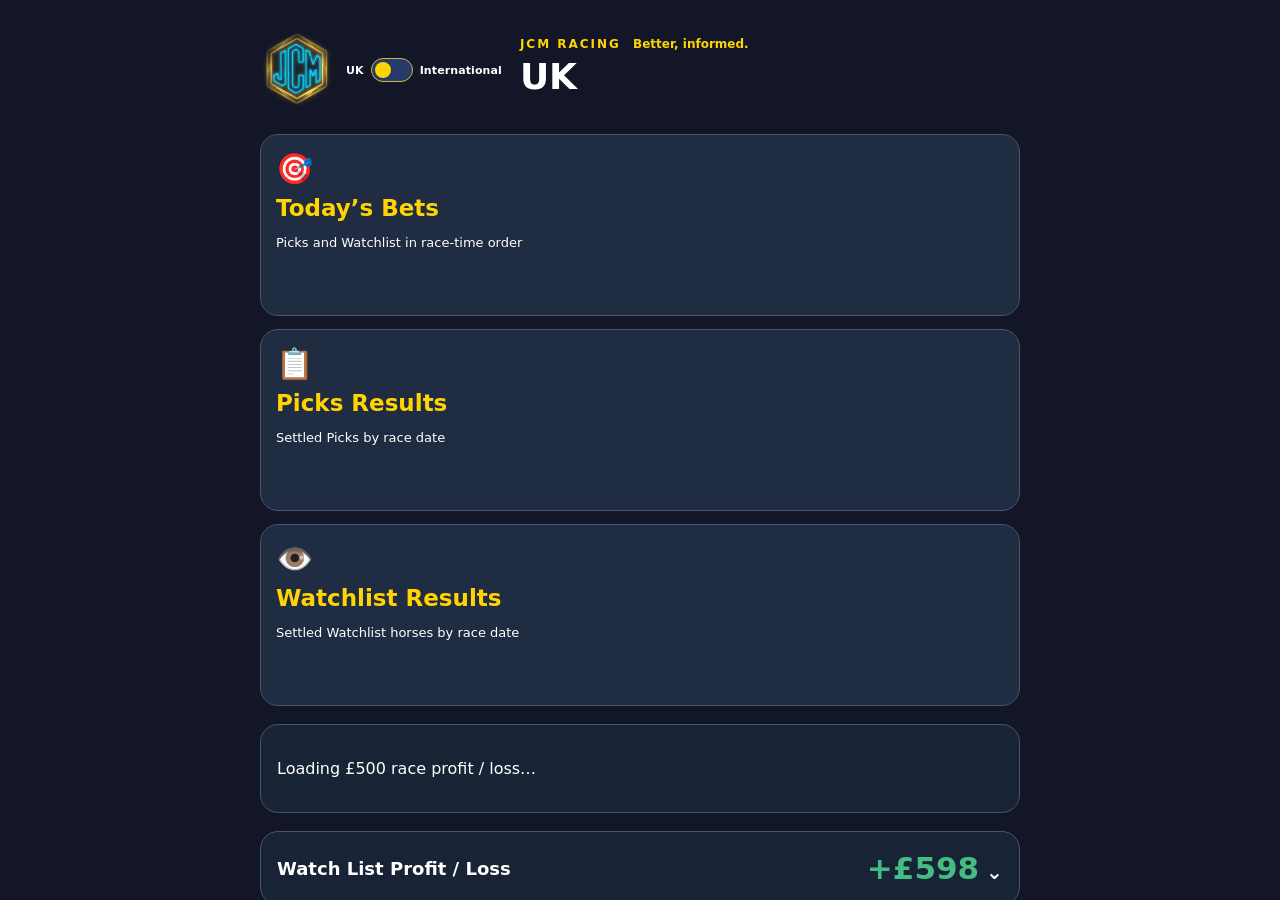
==== commit 11da9d96: "Show one direct Race information button" ====
--- a/index.html
+++ b/index.html
@@ -54,8 +54,7 @@
 .jcm-result-outcome.win{background:#14543b;color:#85efb8}.jcm-result-outcome.loss{background:#70263a;color:#ffb3c1}.jcm-result-outcome.pending{background:#364156;color:#fff}
 .jcm-result-body{display:grid;gap:12px}.jcm-result-tile{border:1px solid #52647b;border-radius:12px;background:#142237;padding:16px}.jcm-result-tile h3{margin:0 0 12px;font-size:17px;color:#ffd700}.jcm-result-tile p{margin:8px 0;overflow-wrap:anywhere}.jcm-result-stat + .jcm-result-stat{margin-top:12px}.jcm-result-stat strong{display:block;font-size:19px;overflow-wrap:anywhere}.jcm-result-body h2{font-size:clamp(25px,7vw,34px);line-height:1.2;margin:12px 0}
 .jcm-result-grid{display:grid;grid-template-columns:repeat(2,minmax(0,1fr));gap:22px 14px;border-top:1px solid #52647b;padding:18px 0;margin:20px 0}.jcm-result-grid strong{display:block;font-size:19px;overflow-wrap:anywhere}
-.jcm-race-action{display:block;padding:14px;border:1px solid #65748a;border-radius:10px;font-weight:800}
-.jcm-link-unavailable{font-size:13px;color:#c6d0de}
+.jcm-race-action{width:100%;padding:14px;min-height:44px;border:1px solid currentColor;border-radius:10px;background:transparent;color:var(--gold);font:inherit;font-weight:800;cursor:pointer}
 #jcm-official-panel .jcm-status.win{color:#85efb8}#jcm-official-panel .jcm-status.loss{color:#ff849d}
 @media(max-width:380px){.jcm-result-card{padding:18px 12px}.jcm-result-grid strong{font-size:17px}}
 </style><link rel="stylesheet" href="scripts/international.css?v=20261127-parity"></head><body data-sport="racing"><header><div class="head"><div class="brand"><div class="identity"><img alt="JCM logo" src="./jcm-logo.svg"><div class="jcm-tagline">Better, informed</div></div><select id="date" aria-label="Racing date"><option value="2026-11-27">27th Nov-26</option><option value="2026-11-26">26th Nov-26</option><option value="2026-11-25">25th Nov-26</option><option value="2026-11-24">24th Nov-26</option><option value="2026-11-23">23rd Nov-26</option><option value="2026-11-22">22nd Nov-26</option><option value="2026-11-21">21st Nov-26</option><option value="2026-11-20">20th Nov-26</option><option value="2026-11-19">19th Nov-26</option><option value="2026-11-18">18th Nov-26</option><option value="2026-11-17">17th Nov-26</option><option value="2026-11-16">16th Nov-26</option><option value="2026-11-14">14th Nov-26</option><option value="2026-11-13">13th Nov-26</option><option value="2026-11-12">12th Nov-26</option><option value="2026-11-11">11th Nov-26</option><option value="2026-11-10">10th Nov-26</option><option value="2026-11-09">9th Nov-26</option><option value="2026-11-07">7th Nov-26</option><option value="2026-11-06">6th Nov-26</option></select></div><div class="metrics"><div class="metric"><strong>—</strong><small>OVERALL RESEARCH RESULTS</small></div><div class="metric"><strong>—</strong><small>WINS</small></div><div class="metric"><strong>—</strong><small>LOSSES</small></div><div class="metric"><strong>—</strong><small>NR</small></div></div></div></header><main></main><script src="scripts/racing-data.js?v=20261127-parity"></script><script>
@@ -218,11 +217,26 @@
  }
  return price;
 }
-function raceResultsLink(m,r){try{const u=new URL(m?.results_url);const course=r.course.toLowerCase().replace(/\s*\(aw\)/g,'').replace(/[^a-z0-9]+/g,'-').replace(/^-|-$/g,'');return u.protocol==='https:'&&u.hostname==='www.sportinglife.com'&&new RegExp('^/racing/results/'+r.race_date+'/'+course+'/[0-9]+/[a-z0-9-]+/?$').test(u.pathname)&&!u.search&&!u.hash?u.href:null;}catch(_){return null;}}
 function detailFor(r){const matches=cardDetails.filter(m=>Boolean(m.watchList)===Boolean(r.watchList)&&m.date===r.race_date&&m.horse===r.horse&&m.course===r.course&&m.off_time_uk===r.off_time_uk);return matches.length===1?matches[0]:null;}
 function ordinal(v){const n=Number(v);if(!Number.isInteger(n)||n<1)return String(v||'Not supplied');const a=n%100;return n+(a>=11&&a<=13?'th':({1:'st',2:'nd',3:'rd'}[n%10]||'th'));}
 function margin(v){if(typeof v!=='string'||!v.trim())return 'Not supplied';return /^[0-9]*[.]?[0-9]+$/.test(v)&&Number.isFinite(Number(v))?Number(v)+' lengths':v;}
-function racecardLink(m,r){try{const u=new URL(m?.racecard_url);const course=r.course.toLowerCase().replace(/\s*\(aw\)/g,'').replace(/[^a-z0-9]+/g,'-').replace(/^-|-$/g,'');return u.protocol==='https:'&&u.hostname==='www.sportinglife.com'&&new RegExp('^/racing/racecards/'+r.race_date+'/'+course+'/racecard/[0-9]+/[a-z0-9-]+/?$').test(u.pathname)&&(!u.search||u.search==='?dcmp=SL_PLUS_CARDS')&&!u.hash?u.href:null;}catch(_){return null;}}
+function racecardLink(metadata,row){
+ const course=row.course.toLowerCase().replace(/\s*\(aw\)/g,'').replace(/[^a-z0-9]+/g,'-').replace(/^-|-$/g,'');
+ const courseSlugs=course==='chelmsford'||course==='chelmsford-city'?['chelmsford','chelmsford-city']:[course];
+ let fallback=null;
+ for(const value of [metadata?.racecard_url,row.racecard_url]){
+  let url;
+  try{url=new URL(value);}catch(_){continue;}
+  if(url.protocol!=='https:'||url.port||url.username||url.password||url.hash)continue;
+  const sportingLife=/^\/racing\/racecards\/(\d{4}-\d{2}-\d{2})\/([a-z0-9-]+)\/racecard\/\d+\/[a-z0-9-]+\/?$/.exec(url.pathname);
+  if(url.hostname==='www.sportinglife.com'&&sportingLife?.[1]===row.race_date&&courseSlugs.includes(sportingLife[2])&&
+     (!url.search||url.search==='?dcmp=SL_PLUS_CARDS'))return url.href;
+  const zeturf=/^\/(?:fr|en)\/course-du-jour\/(\d{4}-\d{2}-\d{2})\/R\d+C\d+-([a-z0-9-]+)\/?$/i.exec(url.pathname);
+  if(window.jcmInternational&&['www.zeturf.fr','www.zeturf.nl'].includes(url.hostname)&&zeturf?.[1]===row.race_date&&
+     zeturf[2].toLowerCase().startsWith(course+'-')&&!url.search)fallback??=url.href;
+ }
+ return fallback;
+}
 function safe(v){return String(v==null?'':v).replace(/[&<>"']/g,c=>({'&':'&amp;','<':'&lt;','>':'&gt;','"':'&quot;',"'":'&#39;'}[c]));}
 function confidenceTier(r){
  const p=r.competition_confidence_percent;
@@ -272,7 +286,7 @@
  const roundup=r.researchOnly||r.watchList?r.reason:hasReason?reason.summary:r.identified_challengers.length?'Chosen for review because '+r.identified_challengers.join(', ')+' were identified as competing threats.':'Selection reason not supplied.';
  const reasonContent='<p>'+safe(roundup)+'</p>'+(hasReason?'<p><strong>Counterargument</strong><br>'+safe(reason.counterargument||'Not supplied.')+'</p>'+(Array.isArray(reason.challengers)&&reason.challengers.length?'<p><strong>Main challengers</strong><br>'+safe(reason.challengers.join(', '))+'</p>':'')+'<small>'+safe(reason.evidence_status==='RACING_API_PRO_AND_SPORTING_LIFE'?'The Racing API Pro + Sporting Life pre-race assessment':reason.evidence_status==='RACING_API_AND_USER_ASSESSMENT'?'User-confirmed pre-race assessment':reason.evidence_status==='ORIGINAL_SCREENSHOT_ANALYSIS'?'Original pre-race assessment':'Recovered morning research · underlying source data not reverified.')+'</small>':'');
  const view=resultView(r),accepted=view.css!=='pending'&&m&&m.race_id===r.result_race_id&&m.horse_id===r.result_horse_id&&m.position===r.position&&((r.result_status==='LOSS'&&m.position==='1')||(r.result_status==='WIN'&&(Number(m.position)>1||(m.position==='PU'&&r.result_stage==='WEIGHEDIN'))))&&(!r.placing||r.placing===ordinal(m.position));
- const card=racecardLink(m,r),results=raceResultsLink(m,r);
+ const card=racecardLink(m,r);
  const finish=r.researchOnly?'Awaiting a verified Exchange Lay quote':view.css==='pending'?'Pending':accepted?(m.position==='PU'?'Pulled up':'Finished '+ordinal(m.position)+(m.dead_heat_place?' (joint)':'')+' of '+m.field_size):String(r.placing??r.position??'Not supplied');
  const stat=(label,value)=>'<div class="jcm-result-stat"><small>'+safe(label)+'</small><strong>'+safe(value)+'</strong></div>';
  const tile=(title,content)=>'<section class="jcm-result-tile"><h3>'+safe(title)+'</h3>'+content+'</section>';
@@ -280,9 +294,9 @@
  const odds=displayedLayOdds(r);
  const priceTile=tile('Paper lay',stat('Lay odds',odds===null?'Unavailable':odds.toFixed(2))+
   stat('Net if beaten (£500 liability)',odds===null?'—':new Intl.NumberFormat('en-GB',{style:'currency',currency:'GBP'}).format(475/(odds-1))));
- const cardTile=tile('Racecard',card?'<a class="jcm-race-action" href="'+safe(card)+'" target="_blank" rel="noopener">View this racecard ↗</a>':window.jcmInternational?'<a class="jcm-race-action" href="https://www.sportinglife.com/racing/racecards" target="_blank" rel="noopener">Browse Sporting Life racecards ↗</a>':'<p class="jcm-link-unavailable">Exact racecard link not verified.</p><a class="jcm-race-action" href="https://www.sportinglife.com/racing/racecards/'+safe(day)+'" target="_blank" rel="noopener">Browse racecards for this day ↗</a>');
- const resultsTile=tile('Race results',results?'<a class="jcm-race-action" href="'+safe(results)+'" target="_blank" rel="noopener">View this race result ↗</a>':window.jcmInternational?'<a class="jcm-race-action" href="https://www.sportinglife.com/racing/results/'+safe(day)+'" target="_blank" rel="noopener">Browse Sporting Life results ↗</a>':'<p class="jcm-link-unavailable">Exact race result link not yet verified.</p><a class="jcm-race-action" href="https://www.sportinglife.com/racing/results/'+safe(day)+'" target="_blank" rel="noopener">Browse results for this day ↗</a>');
- overlay.querySelector('#jcm-detail-content').innerHTML='<article class="jcm-result-card"><div class="jcm-result-top"><span class="jcm-result-time">'+safe(r.off_time_uk)+'</span><div class="jcm-result-course"><strong>'+safe(r.course)+'</strong><small>'+safe(new Date(day+'T12:00:00Z').toLocaleDateString('en-GB',{day:'numeric',month:'short',year:'numeric',timeZone:'Europe/London'}))+' · UK time</small></div>'+confidenceBox(r,true)+'</div><div class="jcm-result-summary"><span class="jcm-result-outcome '+view.css+'">'+safe(view.label)+'</span><strong class="jcm-result-finish">'+safe(finish)+'</strong></div><div class="jcm-result-body">'+tile('Selected horse','<h2>'+safe(r.horse)+'</h2><p>'+safe(m?.race_name||'Race details not supplied')+'</p>')+tile('Race winner',winner)+tile(r.researchOnly?'Reason for review':r.watchList?'Reason for watching':'Reason for selection',reasonContent)+priceTile+cardTile+resultsTile+'</div></article>';
+ const raceAction=card?'<button type="button" class="jcm-race-action">Race information</button>':'';
+ overlay.querySelector('#jcm-detail-content').innerHTML='<article class="jcm-result-card"><div class="jcm-result-top"><span class="jcm-result-time">'+safe(r.off_time_uk)+'</span><div class="jcm-result-course"><strong>'+safe(r.course)+'</strong><small>'+safe(new Date(day+'T12:00:00Z').toLocaleDateString('en-GB',{day:'numeric',month:'short',year:'numeric',timeZone:'Europe/London'}))+' · UK time</small></div>'+confidenceBox(r,true)+'</div><div class="jcm-result-summary"><span class="jcm-result-outcome '+view.css+'">'+safe(view.label)+'</span><strong class="jcm-result-finish">'+safe(finish)+'</strong></div><div class="jcm-result-body">'+tile('Selected horse','<h2>'+safe(r.horse)+'</h2><p>'+safe(m?.race_name||'Race details not supplied')+'</p>')+tile('Race winner',winner)+tile(r.researchOnly?'Reason for review':r.watchList?'Reason for watching':'Reason for selection',reasonContent)+priceTile+raceAction+'</div></article>';
+ if(card)overlay.querySelector('.jcm-race-action').addEventListener('click',()=>window.open(card,'_blank','noopener'));
  overlay.classList.add('open');overlay.querySelector('.jcm-close').focus();
 };
 panel.addEventListener('click',e=>{
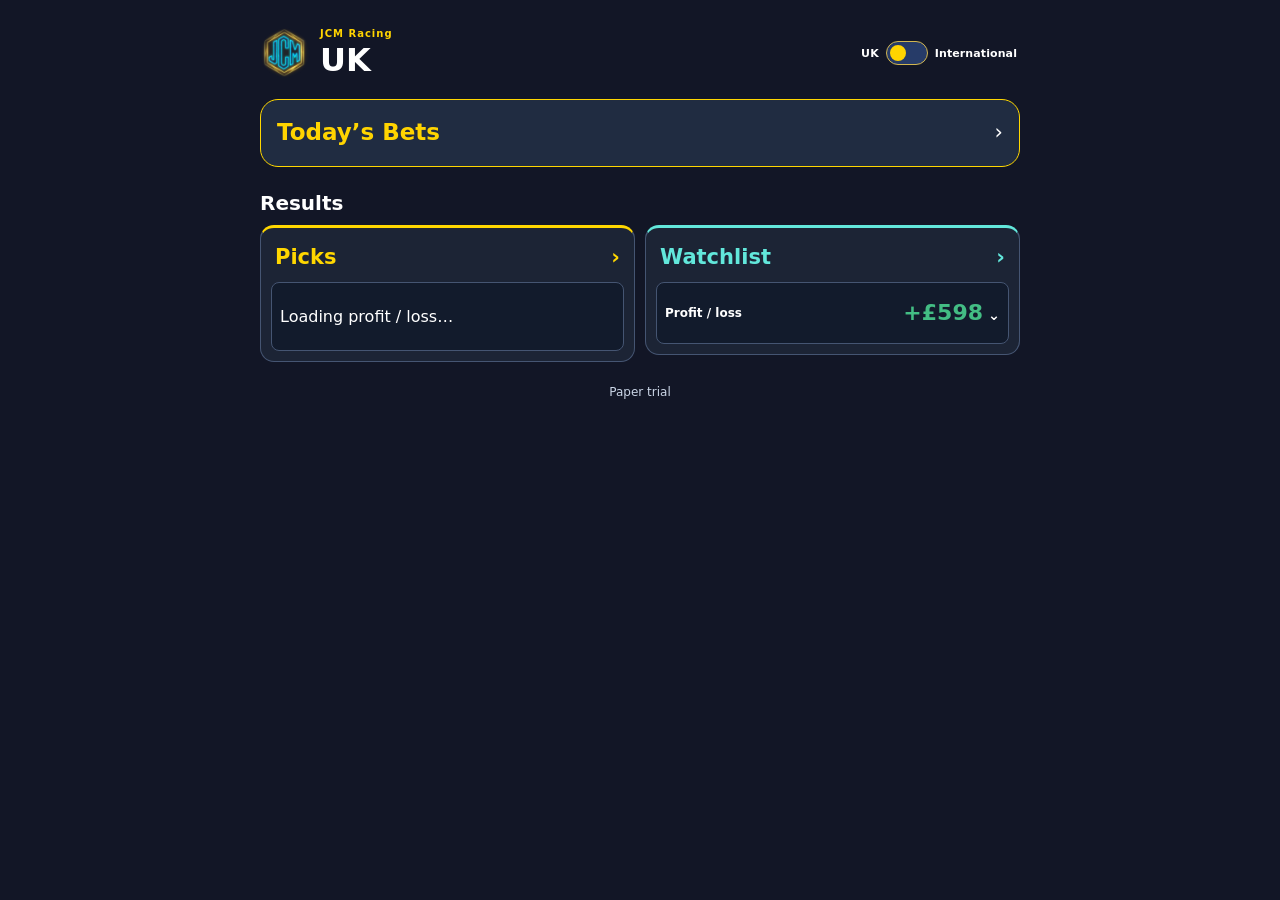
==== commit 753d8923: "Give Picks and Watchlist their own compact results tiles" ====
--- a/index.html
+++ b/index.html
@@ -6,7 +6,7 @@
  document.documentElement.dataset.region = 'international';
  document.querySelector('meta[name="theme-color"]').content = '#0d3032';
 }
-</script><meta name="apple-mobile-web-app-capable" content="yes"><meta name="apple-mobile-web-app-status-bar-style" content="default"><meta name="apple-mobile-web-app-title" content="JCM Racing"><link rel="stylesheet" href="scripts/jcm-shell.css?v=20261127-separate-results"><link rel="stylesheet" href="scripts/sport-switch.css?v=20261116-weekly-profit-switch-fix">
+</script><meta name="apple-mobile-web-app-capable" content="yes"><meta name="apple-mobile-web-app-status-bar-style" content="default"><meta name="apple-mobile-web-app-title" content="JCM Racing"><link rel="stylesheet" href="scripts/jcm-shell.css?v=20261128-results-hub"><link rel="stylesheet" href="scripts/sport-switch.css?v=20261116-weekly-profit-switch-fix">
 <style>#jcm-official-panel .jcm-research-row.jcm-competition-watchlist{border-color:#edbd57}.jcm-competition-watchlist .jcm-confidence.low{background:#70521b;border-color:#edbd57}</style>
 <style>
 #jcm-field-test{max-width:900px;margin:18px auto;padding:0 16px}#jcm-field-test[hidden]{display:none!important}.jcm-ft-wrap{border:1px solid #77623a;background:#202b3e;border-radius:14px;padding:16px}.jcm-ft-wrap h2{margin:0 0 7px;color:#ffd700;font-size:18px}.jcm-ft-note{font-size:12px;line-height:1.6;color:#d4dce9}.jcm-ft-card{background:#182336;border:1px solid #42516b;border-radius:10px;margin:9px 0;padding:12px;display:flex;align-items:center;justify-content:space-between;gap:10px}.jcm-ft-name{font-weight:800}.jcm-ft-where{color:#d0d9e6;font-size:12px;margin-top:4px}.jcm-ft-rating{white-space:nowrap;color:#fff;background:#42506a;padding:7px;border-radius:7px;font-size:12px;font-weight:800}.jcm-ft-hub{border:1px solid #77623a!important}
@@ -107,7 +107,28 @@
 (function(){
  const logo=document.querySelector('.identity img');
  const hub=document.createElement('div');hub.id='jcm-hub';hub.setAttribute('aria-label','JCM Racing Hub');
- hub.innerHTML='<div class="jcm-hub-inner"><div class="jcm-hub-top">'+(logo?'<img class="jcm-hub-mark" alt="JCM" src="'+logo.getAttribute('src')+'">':'')+'<div><div class="jcm-hub-eyebrow">JCM RACING <span class="jcm-hub-tagline">Better, informed.</span></div><h1 class="jcm-hub-title">'+(window.jcmInternational?'International':'UK')+'</h1></div></div><div class="jcm-hub-grid"><button type="button" class="jcm-hub-tile" data-page="todays-bets"><span class="jcm-hub-icon" aria-hidden="true">🎯</span><strong>Today’s Bets</strong><span>Picks and Watchlist in race-time order</span></button><button type="button" class="jcm-hub-tile" data-page="picks-results"><span class="jcm-hub-icon" aria-hidden="true">📋</span><strong>Picks Results</strong><span>Settled Picks by race date</span></button><button type="button" class="jcm-hub-tile" data-page="watchlist-results"><span class="jcm-hub-icon" aria-hidden="true">👁️</span><strong>Watchlist Results</strong><span>Settled Watchlist horses by race date</span></button></div><section id="jcm-profit-summary" class="jcm-profit-card" aria-live="polite"><p>Loading £500 race profit / loss…</p></section><section id="jcm-watch-profit-summary" class="jcm-profit-card" aria-live="polite"><p>Loading Watch List profit / loss…</p></section><p class="jcm-hub-foot">Private research · simulations only</p></div>';
+ hub.classList.add('jcm-racing-hub');
+ hub.innerHTML=`<div class="jcm-hub-inner">
+  <div class="jcm-hub-top">
+   ${logo?'<img class="jcm-hub-mark" alt="JCM" src="'+logo.getAttribute('src')+'">':''}
+   <div><div class="jcm-hub-eyebrow">JCM Racing</div><h1 class="jcm-hub-title">${window.jcmInternational?'International':'UK'}</h1></div>
+  </div>
+  <button type="button" class="jcm-hub-tile jcm-today-link" data-page="todays-bets"><strong>Today’s Bets</strong><span aria-hidden="true">›</span></button>
+  <section class="jcm-hub-results" aria-labelledby="jcm-hub-results-heading">
+   <h2 id="jcm-hub-results-heading">Results</h2>
+   <div class="jcm-hub-grid">
+    <article class="jcm-results-tile" aria-labelledby="jcm-picks-link">
+     <button id="jcm-picks-link" type="button" class="jcm-results-link" data-page="picks-results">Picks <span aria-hidden="true">›</span></button>
+     <div id="jcm-profit-summary" class="jcm-profit-card" aria-live="polite"><p>Loading profit / loss…</p></div>
+    </article>
+    <article class="jcm-results-tile jcm-watch-results-tile" aria-labelledby="jcm-watchlist-link">
+     <button id="jcm-watchlist-link" type="button" class="jcm-results-link" data-page="watchlist-results">Watchlist <span aria-hidden="true">›</span></button>
+     <div id="jcm-watch-profit-summary" class="jcm-profit-card" aria-live="polite"><p>Loading profit / loss…</p></div>
+    </article>
+   </div>
+  </section>
+  <p class="jcm-hub-foot">Paper trial</p>
+ </div>`;
  document.body.append(hub);
  const head=document.querySelector('header .head');
  const home=document.createElement('button');home.type='button';home.className='jcm-home-link';home.innerHTML='<svg width="21" height="21" viewBox="0 0 24 24" fill="none" stroke="currentColor" stroke-width="2" stroke-linecap="round" stroke-linejoin="round" aria-hidden="true"><path d="m3 10 9-7 9 7"/><path d="M5 9v12h14V9"/><path d="M9 21v-8h6v8"/></svg>';home.setAttribute('aria-label','Return to JCM Hub');
@@ -385,5 +406,5 @@
 setInterval(()=>{if(!document.hidden)loadDay();},30000);
 loadDay();
 })();
-</script><script src="scripts/fresh-tracker.js?v=20261127-parity"></script><link rel="stylesheet" href="scripts/bet-builder.css?v=results-refresh-20261024"><script src="scripts/bet-builder.js?v=20261127-bets-results"></script><link rel="stylesheet" href="scripts/roundup.css?v=1"><script src="scripts/roundup.js?v=1"></script><script src="scripts/sport-switch.js?v=20261127-separate-results"></script></body></html>
+</script><script src="scripts/fresh-tracker.js?v=20261127-parity"></script><link rel="stylesheet" href="scripts/bet-builder.css?v=results-refresh-20261024"><script src="scripts/bet-builder.js?v=20261128-results-hub"></script><link rel="stylesheet" href="scripts/roundup.css?v=1"><script src="scripts/roundup.js?v=1"></script><script src="scripts/sport-switch.js?v=20261127-separate-results"></script></body></html>
 
--- a/scripts/jcm-shell.css
+++ b/scripts/jcm-shell.css
@@ -142,6 +142,37 @@
 .jcm-profit-entry strong{font-size:14px;color:#fff}.jcm-profit-entry>span{grid-column:2;grid-row:1/3;align-self:center;font-size:14px;font-weight:850}
 .jcm-profit-entry small{color:#aebbd0;font-size:11px}.jcm-profit-card .positive{color:#43bd84}.jcm-profit-card .negative{color:#ff849d}
 .jcm-profit-card>small{display:block;margin-top:12px;color:#aebbd0;font-size:11px}
+.jcm-racing-hub .jcm-hub-top{display:grid;grid-template-columns:auto minmax(0,1fr) auto;gap:10px;margin:4px 0 20px}
+.jcm-racing-hub .jcm-hub-mark{width:50px;height:50px;grid-column:1;grid-row:1}
+.jcm-racing-hub .jcm-hub-top>div{grid-column:2;grid-row:1}
+.jcm-racing-hub .jcm-hub-top>.jcm-sport-switch{grid-column:3;grid-row:1;margin:0}
+.jcm-racing-hub .jcm-hub-eyebrow{font-size:10px;letter-spacing:.1em}
+.jcm-racing-hub .jcm-hub-title{font-size:clamp(18px,4vw,32px);margin:4px 0 0}
+.jcm-racing-hub .jcm-today-link{width:100%;min-height:68px;display:flex;flex-direction:row;align-items:center;justify-content:space-between;padding:16px;border-color:var(--gold)}
+.jcm-racing-hub :is(.jcm-today-link,.jcm-results-link)>span{font-size:21px;color:inherit;line-height:1}
+.jcm-hub-results{margin-top:24px}
+.jcm-hub-results h2{font-size:20px;margin:0 0 10px}
+.jcm-racing-hub .jcm-hub-grid{grid-template-columns:repeat(2,minmax(0,1fr));align-items:start;gap:10px}
+.jcm-results-tile{--jcm-result-accent:var(--gold);min-width:0;border:1px solid #455572;border-top:3px solid var(--jcm-result-accent);border-radius:14px;background:var(--panel);padding:10px}
+.jcm-watch-results-tile{--jcm-result-accent:var(--jcm-watch-accent,#62e7db)}
+.jcm-results-link{display:flex;align-items:center;justify-content:space-between;gap:4px;width:100%;min-height:44px;border:0;background:transparent;border-radius:6px;padding:3px 4px 8px;color:var(--jcm-result-accent);font:inherit;font-size:clamp(16px,3.8vw,21px);font-weight:850;text-align:left;cursor:pointer}
+.jcm-results-tile .jcm-profit-card{margin:0;border-radius:8px;padding:8px;background:#121b2c}
+.jcm-results-tile .jcm-profit-total{min-height:44px;gap:4px 8px;flex-wrap:wrap}
+.jcm-results-tile .jcm-profit-total span{font-size:12px}
+.jcm-results-tile .jcm-profit-total strong{font-size:clamp(16px,4.6vw,22px)}
+.jcm-results-tile .jcm-profit-entry{grid-template-columns:minmax(0,1fr);overflow-wrap:anywhere}
+.jcm-results-tile .jcm-profit-entry>span{grid-column:1;grid-row:auto}
+.jcm-results-tile .jcm-profit-week-head{flex-wrap:wrap;gap:4px}
+@media(max-width:480px){
+ .jcm-results-tile .jcm-profit-daily-stats{grid-template-columns:minmax(0,1fr)}
+ .jcm-results-tile .jcm-profit-week-head span:first-child,.jcm-results-tile .jcm-profit-week-head strong{font-size:12px}
+}
+@media(max-width:360px){
+ .jcm-racing-hub .jcm-hub-top{gap:7px}
+ .jcm-racing-hub .jcm-hub-mark{width:36px;height:36px}
+ .jcm-racing-hub .jcm-hub-title{font-size:16px}
+ .jcm-results-tile{padding:7px}
+}
 .jcm-home-link{border:1px solid #ffd400;background:#26324b;color:#ffd400;border-radius:10px;padding:8px 11px;font-size:13px;font-weight:850;cursor:pointer;margin-left:auto}
 @media(max-width:360px){.jcm-hub-grid{gap:9px}.jcm-hub-tile{min-height:174px;padding:14px 11px}}
 
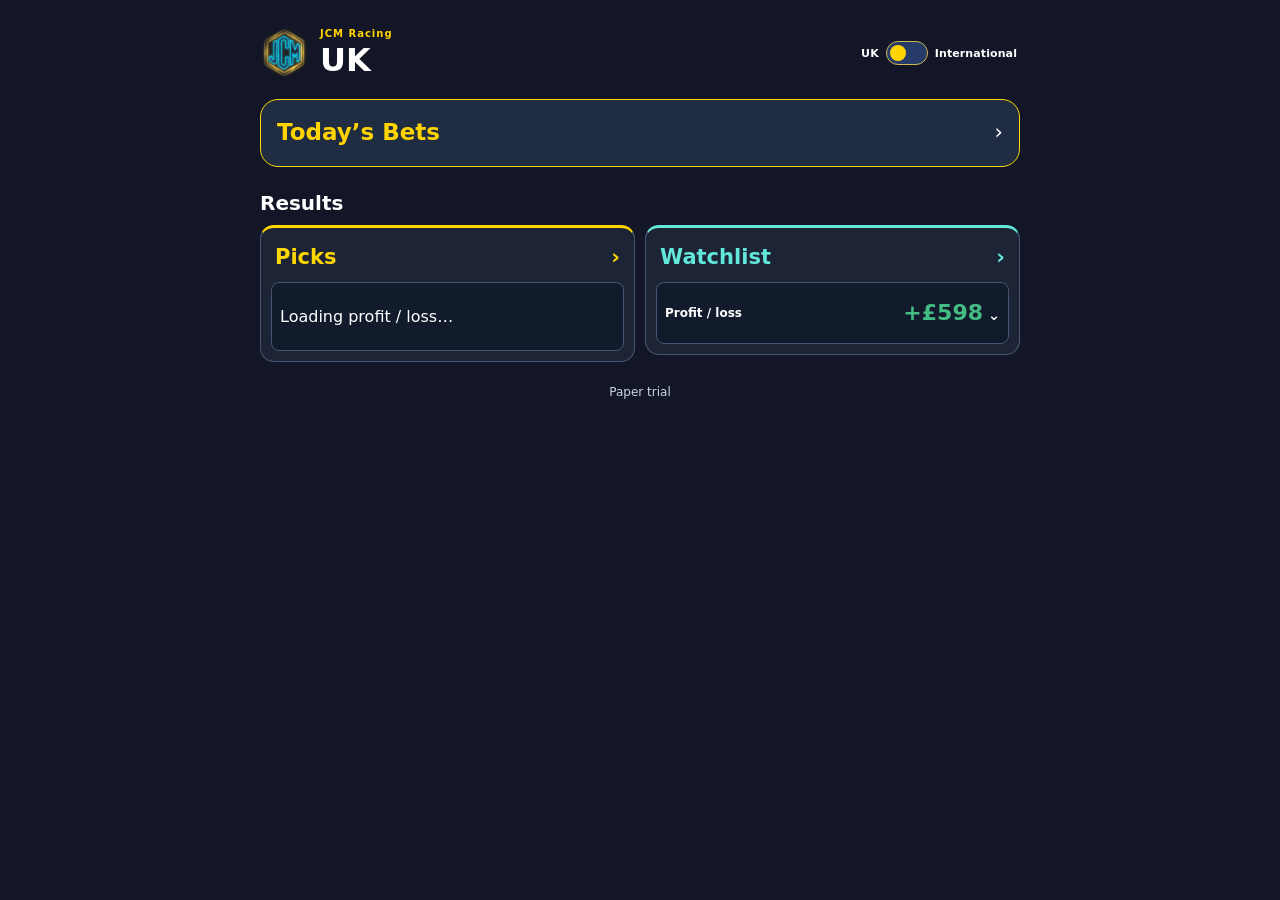
==== commit 92609014: "Add weekdays to racing date dropdowns" ====
--- a/index.html
+++ b/index.html
@@ -57,6 +57,7 @@
 .jcm-race-action{width:100%;padding:14px;min-height:44px;border:1px solid currentColor;border-radius:10px;background:transparent;color:var(--gold);font:inherit;font-weight:800;cursor:pointer}
 #jcm-official-panel .jcm-status.win{color:#85efb8}#jcm-official-panel .jcm-status.loss{color:#ff849d}
 @media(max-width:380px){.jcm-result-card{padding:18px 12px}.jcm-result-grid strong{font-size:17px}}
+@media(min-width:601px){body[data-racing-view] header .brand > #date{min-width:145px}}
 </style><link rel="stylesheet" href="scripts/international.css?v=20261127-parity"></head><body data-sport="racing"><header><div class="head"><div class="brand"><div class="identity"><img alt="JCM logo" src="./jcm-logo.svg"><div class="jcm-tagline">Better, informed</div></div><select id="date" aria-label="Racing date"><option value="2026-11-27">27th Nov-26</option><option value="2026-11-26">26th Nov-26</option><option value="2026-11-25">25th Nov-26</option><option value="2026-11-24">24th Nov-26</option><option value="2026-11-23">23rd Nov-26</option><option value="2026-11-22">22nd Nov-26</option><option value="2026-11-21">21st Nov-26</option><option value="2026-11-20">20th Nov-26</option><option value="2026-11-19">19th Nov-26</option><option value="2026-11-18">18th Nov-26</option><option value="2026-11-17">17th Nov-26</option><option value="2026-11-16">16th Nov-26</option><option value="2026-11-14">14th Nov-26</option><option value="2026-11-13">13th Nov-26</option><option value="2026-11-12">12th Nov-26</option><option value="2026-11-11">11th Nov-26</option><option value="2026-11-10">10th Nov-26</option><option value="2026-11-09">9th Nov-26</option><option value="2026-11-07">7th Nov-26</option><option value="2026-11-06">6th Nov-26</option></select></div><div class="metrics"><div class="metric"><strong>—</strong><small>OVERALL RESEARCH RESULTS</small></div><div class="metric"><strong>—</strong><small>WINS</small></div><div class="metric"><strong>—</strong><small>LOSSES</small></div><div class="metric"><strong>—</strong><small>NR</small></div></div></div></header><main></main><script src="scripts/racing-data.js?v=20261127-parity"></script><script>
 /* Presentation-only redesign; original results and audit data are preserved. */
 (function(){
@@ -210,7 +211,7 @@
  }catch(_){window.jcmOverallRows=[];cards.forEach(c=>c.querySelector('strong').textContent='—');cards[0].querySelector('small').textContent='RESULTS UNAVAILABLE';root.dataset.overallState='error';}}
  load();
 })();
-</script><script src="scripts/watch-list.js?v=20261127-bets-results"></script><script>
+</script><script src="scripts/watch-list.js?v=20261128-weekday"></script><script>
 (function(){
 const date=document.getElementById('date'),panel=document.getElementById('jcm-official-panel');
 if(!date||!panel)return;
@@ -219,6 +220,7 @@
 const today=()=>londonDate.format(new Date());
 const viewTitles={'todays-bets':'Today’s Bets','picks-results':'Picks Results','watchlist-results':'Watchlist Results'};
 const originalDates=[...date.options].map(option=>option.value);
+for(const option of date.options)option.textContent=window.jcmWatchList.dateLabel(option.value);
 let selectedDate,day,activeView,detailRows=[],researchRows=[],state='loading',cardDetails=[],loadVersion=0,watchTotals='';
 function displayedLayOdds(r){
  const valid=price=>Number.isFinite(price)&&price>1;
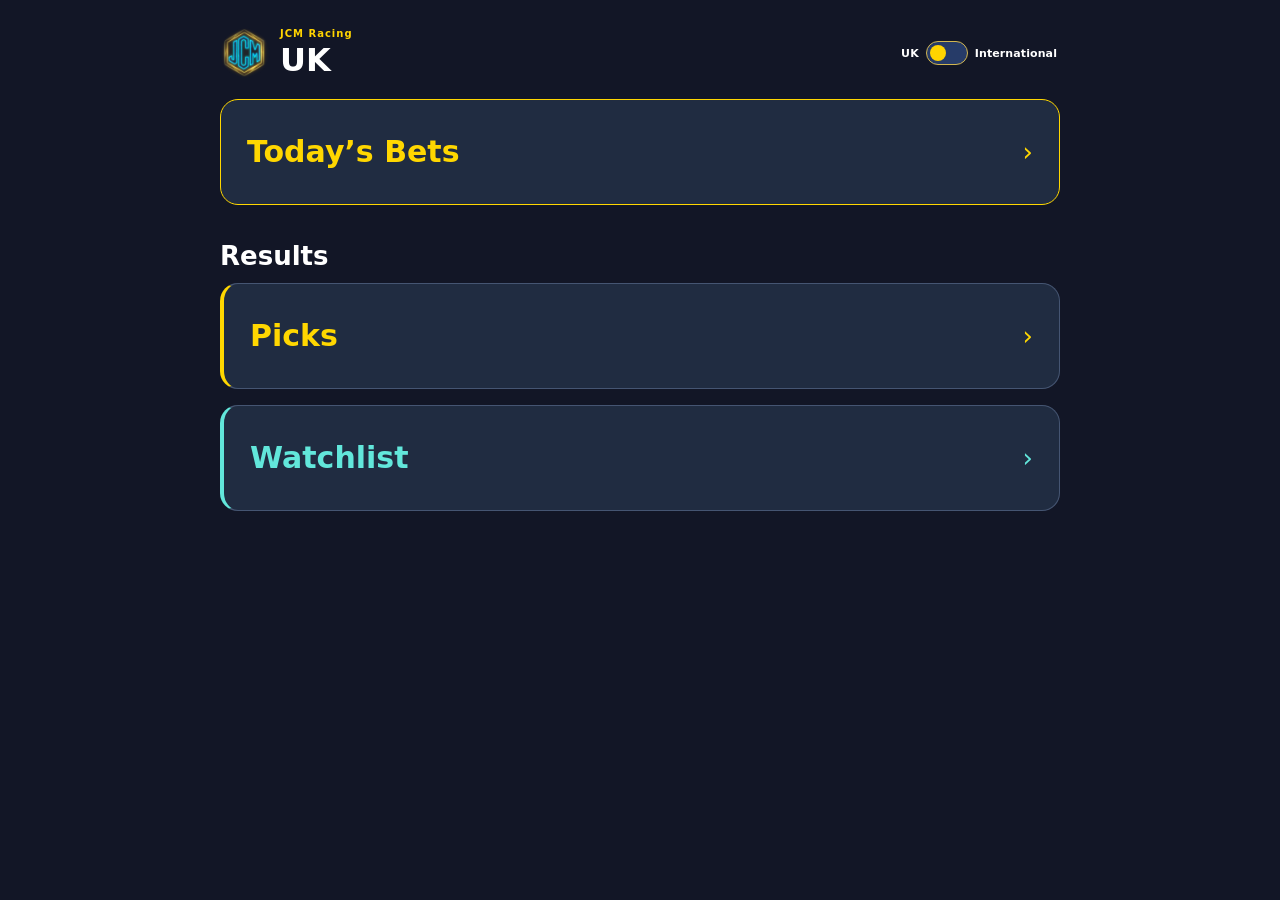
==== commit bbb0cef6: "Expand racing home tiles and move profit to results pages" ====
--- a/index.html
+++ b/index.html
@@ -6,7 +6,7 @@
  document.documentElement.dataset.region = 'international';
  document.querySelector('meta[name="theme-color"]').content = '#0d3032';
 }
-</script><meta name="apple-mobile-web-app-capable" content="yes"><meta name="apple-mobile-web-app-status-bar-style" content="default"><meta name="apple-mobile-web-app-title" content="JCM Racing"><link rel="stylesheet" href="scripts/jcm-shell.css?v=20261128-results-hub"><link rel="stylesheet" href="scripts/sport-switch.css?v=20261116-weekly-profit-switch-fix">
+</script><meta name="apple-mobile-web-app-capable" content="yes"><meta name="apple-mobile-web-app-status-bar-style" content="default"><meta name="apple-mobile-web-app-title" content="JCM Racing"><link rel="stylesheet" href="scripts/jcm-shell.css?v=20261128-full-width"><link rel="stylesheet" href="scripts/sport-switch.css?v=20261116-weekly-profit-switch-fix">
 <style>#jcm-official-panel .jcm-research-row.jcm-competition-watchlist{border-color:#edbd57}.jcm-competition-watchlist .jcm-confidence.low{background:#70521b;border-color:#edbd57}</style>
 <style>
 #jcm-field-test{max-width:900px;margin:18px auto;padding:0 16px}#jcm-field-test[hidden]{display:none!important}.jcm-ft-wrap{border:1px solid #77623a;background:#202b3e;border-radius:14px;padding:16px}.jcm-ft-wrap h2{margin:0 0 7px;color:#ffd700;font-size:18px}.jcm-ft-note{font-size:12px;line-height:1.6;color:#d4dce9}.jcm-ft-card{background:#182336;border:1px solid #42516b;border-radius:10px;margin:9px 0;padding:12px;display:flex;align-items:center;justify-content:space-between;gap:10px}.jcm-ft-name{font-weight:800}.jcm-ft-where{color:#d0d9e6;font-size:12px;margin-top:4px}.jcm-ft-rating{white-space:nowrap;color:#fff;background:#42506a;padding:7px;border-radius:7px;font-size:12px;font-weight:800}.jcm-ft-hub{border:1px solid #77623a!important}
@@ -118,19 +118,23 @@
   <section class="jcm-hub-results" aria-labelledby="jcm-hub-results-heading">
    <h2 id="jcm-hub-results-heading">Results</h2>
    <div class="jcm-hub-grid">
-    <article class="jcm-results-tile" aria-labelledby="jcm-picks-link">
-     <button id="jcm-picks-link" type="button" class="jcm-results-link" data-page="picks-results">Picks <span aria-hidden="true">›</span></button>
-     <div id="jcm-profit-summary" class="jcm-profit-card" aria-live="polite"><p>Loading profit / loss…</p></div>
-    </article>
-    <article class="jcm-results-tile jcm-watch-results-tile" aria-labelledby="jcm-watchlist-link">
-     <button id="jcm-watchlist-link" type="button" class="jcm-results-link" data-page="watchlist-results">Watchlist <span aria-hidden="true">›</span></button>
-     <div id="jcm-watch-profit-summary" class="jcm-profit-card" aria-live="polite"><p>Loading profit / loss…</p></div>
-    </article>
+    <button type="button" class="jcm-hub-tile jcm-results-link" data-page="picks-results"><strong>Picks</strong><span aria-hidden="true">›</span></button>
+    <button type="button" class="jcm-hub-tile jcm-results-link jcm-watch-link" data-page="watchlist-results"><strong>Watchlist</strong><span aria-hidden="true">›</span></button>
    </div>
   </section>
-  <p class="jcm-hub-foot">Paper trial</p>
  </div>`;
  document.body.append(hub);
+ const profitCards=new Map([
+  ['picks-results','jcm-profit-summary'],
+  ['watchlist-results','jcm-watch-profit-summary'],
+ ].map(([page,id])=>{
+  const card=document.createElement('section');
+  card.id=id;card.className='jcm-profit-card jcm-results-profit';card.hidden=true;
+  card.setAttribute('aria-live','polite');
+  card.innerHTML='<p>Loading profit / loss…</p>';
+  document.querySelector('main').append(card);
+  return [page,card];
+ }));
  const head=document.querySelector('header .head');
  const home=document.createElement('button');home.type='button';home.className='jcm-home-link';home.innerHTML='<svg width="21" height="21" viewBox="0 0 24 24" fill="none" stroke="currentColor" stroke-width="2" stroke-linecap="round" stroke-linejoin="round" aria-hidden="true"><path d="m3 10 9-7 9 7"/><path d="M5 9v12h14V9"/><path d="M9 21v-8h6v8"/></svg>';home.setAttribute('aria-label','Return to JCM Hub');
  if(head)head.querySelector('.brand').append(home);
@@ -141,8 +145,12 @@
   const showHub=!pages.has(page);
   hub.classList.toggle('active',showHub);
   home.hidden=showHub;
+  for(const [view,card] of profitCards)card.hidden=view!==page;
   document.body.style.overflow=showHub?'hidden':'';
-  if(writeHistory)history.pushState({jcmPage:page},'','#'+page);
+  if(writeHistory){
+   history.pushState({jcmPage:page},'','#'+page);
+   window.scrollTo(0,0);
+  }
   window.dispatchEvent(new Event('jcm-racing-view'));
  }
  hub.addEventListener('click',e=>{
@@ -211,7 +219,7 @@
  }catch(_){window.jcmOverallRows=[];cards.forEach(c=>c.querySelector('strong').textContent='—');cards[0].querySelector('small').textContent='RESULTS UNAVAILABLE';root.dataset.overallState='error';}}
  load();
 })();
-</script><script src="scripts/watch-list.js?v=20261128-weekday"></script><script>
+</script><script src="scripts/watch-list.js?v=20261128-full-width"></script><script>
 (function(){
 const date=document.getElementById('date'),panel=document.getElementById('jcm-official-panel');
 if(!date||!panel)return;
@@ -221,7 +229,7 @@
 const viewTitles={'todays-bets':'Today’s Bets','picks-results':'Picks Results','watchlist-results':'Watchlist Results'};
 const originalDates=[...date.options].map(option=>option.value);
 for(const option of date.options)option.textContent=window.jcmWatchList.dateLabel(option.value);
-let selectedDate,day,activeView,detailRows=[],researchRows=[],state='loading',cardDetails=[],loadVersion=0,watchTotals='';
+let selectedDate,day,activeView,detailRows=[],researchRows=[],state='loading',cardDetails=[],loadVersion=0;
 function displayedLayOdds(r){
  const valid=price=>Number.isFinite(price)&&price>1;
  const recorded=valid(r.lay_odds)?r.lay_odds:null;
@@ -290,7 +298,7 @@
  if(state==='loading')content='<p role="status">Loading '+(results?'results':'bets')+'…</p>';
  else if(state==='error')content='<p role="status">Could not load this date. The app will retry automatically.</p>';
  else if(!detailRows.length)content='<p role="status">'+(results?'No settled results for this date.':'No bets for this date.')+'</p>';
- else content=entriesHtml(detailRows)+(activeView==='watchlist-results'&&watchTotals?'<p class="jcm-ft-note">Watchlist · '+safe(watchTotals)+'</p>':'');
+ else content=entriesHtml(detailRows);
  if(!results&&state==='ready'&&researchRows.length){
   content+='<h3>Form to recheck</h3>'+researchRows.map((r,i)=>
    '<button type="button" class="jcm-row jcm-research-row" data-form-index="'+i+'"><span><span class="jcm-time">'+
@@ -315,7 +323,7 @@
  const tile=(title,content)=>'<section class="jcm-result-tile"><h3>'+safe(title)+'</h3>'+content+'</section>';
  const winner=stat('Winner',accepted||r.watchList&&m?.winner?m.winner:'Not yet available')+stat('Winning margin',accepted?margin(m.winning_margin_lengths):'Not yet available')+(view.css==='loss'?'':stat('Selected horse beaten by',accepted?(m.position==='PU'?'Not applicable — pulled up':margin(m.selected_beaten_lengths)):'Not yet available'));
  const odds=displayedLayOdds(r);
- const priceTile=tile('Paper lay',stat('Lay odds',odds===null?'Unavailable':odds.toFixed(2))+
+ const priceTile=tile('Lay',stat('Lay odds',odds===null?'Unavailable':odds.toFixed(2))+
   stat('Net if beaten (£500 liability)',odds===null?'—':new Intl.NumberFormat('en-GB',{style:'currency',currency:'GBP'}).format(475/(odds-1))));
  const raceAction=card?'<button type="button" class="jcm-race-action">Race information</button>':'';
  overlay.querySelector('#jcm-detail-content').innerHTML='<article class="jcm-result-card"><div class="jcm-result-top"><span class="jcm-result-time">'+safe(r.off_time_uk)+'</span><div class="jcm-result-course"><strong>'+safe(r.course)+'</strong><small>'+safe(new Date(day+'T12:00:00Z').toLocaleDateString('en-GB',{day:'numeric',month:'short',year:'numeric',timeZone:'Europe/London'}))+' · UK time</small></div>'+confidenceBox(r,true)+'</div><div class="jcm-result-summary"><span class="jcm-result-outcome '+view.css+'">'+safe(view.label)+'</span><strong class="jcm-result-finish">'+safe(finish)+'</strong></div><div class="jcm-result-body">'+tile('Selected horse','<h2>'+safe(r.horse)+'</h2><p>'+safe(m?.race_name||'Race details not supplied')+'</p>')+tile('Race winner',winner)+tile(r.researchOnly?'Reason for review':r.watchList?'Reason for watching':'Reason for selection',reasonContent)+priceTile+raceAction+'</div></article>';
@@ -386,12 +394,11 @@
   ]);
   if(version!==loadVersion)return;
   const watchRows=(ledger?.entries??[]).filter(r=>r.race_date===day).map(row=>({
-   ...row,watchList:true,paperNet:window.jcmWatchList.rowNet(ledger,row),
+   ...row,watchList:true,
   }));
   if(view==='watchlist-results'){
    const settledLedger={...ledger,entries:ledger.entries.filter(window.jcmWatchList.isSettled)};
    displayWatchMetrics(settledLedger);
-   watchTotals=window.jcmWatchList.summary(settledLedger,watchRows.filter(window.jcmWatchList.isSettled));
   }
   researchRows=[...(internationalDay?.research??[])].sort(raceOrder);
   detailRows=[...picks,...watchRows].sort(raceOrder);
@@ -408,5 +415,5 @@
 setInterval(()=>{if(!document.hidden)loadDay();},30000);
 loadDay();
 })();
-</script><script src="scripts/fresh-tracker.js?v=20261127-parity"></script><link rel="stylesheet" href="scripts/bet-builder.css?v=results-refresh-20261024"><script src="scripts/bet-builder.js?v=20261128-results-hub"></script><link rel="stylesheet" href="scripts/roundup.css?v=1"><script src="scripts/roundup.js?v=1"></script><script src="scripts/sport-switch.js?v=20261127-separate-results"></script></body></html>
+</script><script src="scripts/fresh-tracker.js?v=20261128-full-width"></script><link rel="stylesheet" href="scripts/bet-builder.css?v=results-refresh-20261024"><script src="scripts/bet-builder.js?v=20261128-full-width"></script><link rel="stylesheet" href="scripts/roundup.css?v=1"><script src="scripts/roundup.js?v=1"></script><script src="scripts/sport-switch.js?v=20261127-separate-results"></script></body></html>
 
--- a/scripts/jcm-shell.css
+++ b/scripts/jcm-shell.css
@@ -148,30 +148,21 @@
 .jcm-racing-hub .jcm-hub-top>.jcm-sport-switch{grid-column:3;grid-row:1;margin:0}
 .jcm-racing-hub .jcm-hub-eyebrow{font-size:10px;letter-spacing:.1em}
 .jcm-racing-hub .jcm-hub-title{font-size:clamp(18px,4vw,32px);margin:4px 0 0}
-.jcm-racing-hub .jcm-today-link{width:100%;min-height:68px;display:flex;flex-direction:row;align-items:center;justify-content:space-between;padding:16px;border-color:var(--gold)}
-.jcm-racing-hub :is(.jcm-today-link,.jcm-results-link)>span{font-size:21px;color:inherit;line-height:1}
-.jcm-hub-results{margin-top:24px}
-.jcm-hub-results h2{font-size:20px;margin:0 0 10px}
-.jcm-racing-hub .jcm-hub-grid{grid-template-columns:repeat(2,minmax(0,1fr));align-items:start;gap:10px}
-.jcm-results-tile{--jcm-result-accent:var(--gold);min-width:0;border:1px solid #455572;border-top:3px solid var(--jcm-result-accent);border-radius:14px;background:var(--panel);padding:10px}
-.jcm-watch-results-tile{--jcm-result-accent:var(--jcm-watch-accent,#62e7db)}
-.jcm-results-link{display:flex;align-items:center;justify-content:space-between;gap:4px;width:100%;min-height:44px;border:0;background:transparent;border-radius:6px;padding:3px 4px 8px;color:var(--jcm-result-accent);font:inherit;font-size:clamp(16px,3.8vw,21px);font-weight:850;text-align:left;cursor:pointer}
-.jcm-results-tile .jcm-profit-card{margin:0;border-radius:8px;padding:8px;background:#121b2c}
-.jcm-results-tile .jcm-profit-total{min-height:44px;gap:4px 8px;flex-wrap:wrap}
-.jcm-results-tile .jcm-profit-total span{font-size:12px}
-.jcm-results-tile .jcm-profit-total strong{font-size:clamp(16px,4.6vw,22px)}
-.jcm-results-tile .jcm-profit-entry{grid-template-columns:minmax(0,1fr);overflow-wrap:anywhere}
-.jcm-results-tile .jcm-profit-entry>span{grid-column:1;grid-row:auto}
-.jcm-results-tile .jcm-profit-week-head{flex-wrap:wrap;gap:4px}
-@media(max-width:480px){
- .jcm-results-tile .jcm-profit-daily-stats{grid-template-columns:minmax(0,1fr)}
- .jcm-results-tile .jcm-profit-week-head span:first-child,.jcm-results-tile .jcm-profit-week-head strong{font-size:12px}
-}
+.jcm-racing-hub .jcm-hub-inner{max-width:840px}
+.jcm-racing-hub :is(.jcm-today-link,.jcm-results-link){width:100%;min-height:clamp(72px,11vw,106px);display:flex;flex-direction:row;align-items:center;justify-content:space-between;padding:clamp(16px,4vw,26px)}
+.jcm-racing-hub :is(.jcm-today-link,.jcm-results-link)>strong{font-size:clamp(21px,5.5vw,30px);color:var(--jcm-tile-accent,var(--gold))}
+.jcm-racing-hub :is(.jcm-today-link,.jcm-results-link)>span{font-size:26px;color:var(--jcm-tile-accent,var(--gold));line-height:1}
+.jcm-racing-hub .jcm-today-link{border-color:var(--gold)}
+.jcm-hub-results{margin-top:clamp(24px,6vw,36px)}
+.jcm-hub-results h2{font-size:clamp(20px,5vw,26px);margin:0 0 12px}
+.jcm-racing-hub .jcm-hub-grid{gap:clamp(10px,2.8vw,16px)}
+.jcm-racing-hub .jcm-results-link{border-inline-start:4px solid var(--jcm-tile-accent,var(--gold))}
+.jcm-racing-hub .jcm-watch-link{--jcm-tile-accent:var(--jcm-watch-accent,#62e7db)}
+body[data-sport="international"] #jcm-hub .jcm-watch-link strong{color:var(--jcm-tile-accent)}
 @media(max-width:360px){
  .jcm-racing-hub .jcm-hub-top{gap:7px}
  .jcm-racing-hub .jcm-hub-mark{width:36px;height:36px}
  .jcm-racing-hub .jcm-hub-title{font-size:16px}
- .jcm-results-tile{padding:7px}
 }
 .jcm-home-link{border:1px solid #ffd400;background:#26324b;color:#ffd400;border-radius:10px;padding:8px 11px;font-size:13px;font-weight:850;cursor:pointer;margin-left:auto}
 @media(max-width:360px){.jcm-hub-grid{gap:9px}.jcm-hub-tile{min-height:174px;padding:14px 11px}}
@@ -236,7 +227,7 @@
 body[data-racing-view="todays-bets"] header .head > .metrics,
 body[data-racing-view="picks-results"] #jcm-watch-metrics,
 body[data-racing-view="watchlist-results"] header .head > .metrics:not(#jcm-watch-metrics),
-body[data-racing-view] main > :not(#jcm-official-panel){display:none!important}
+body[data-racing-view] main > :not(#jcm-official-panel,.jcm-results-profit){display:none!important}
 
 #jcm-official-panel .jcm-entry-group{display:block;margin-top:4px;font-size:11px;color:var(--gold);font-weight:800}
 #jcm-official-panel .jcm-research-row[data-research-index]{border-inline-start:4px solid var(--gold)}
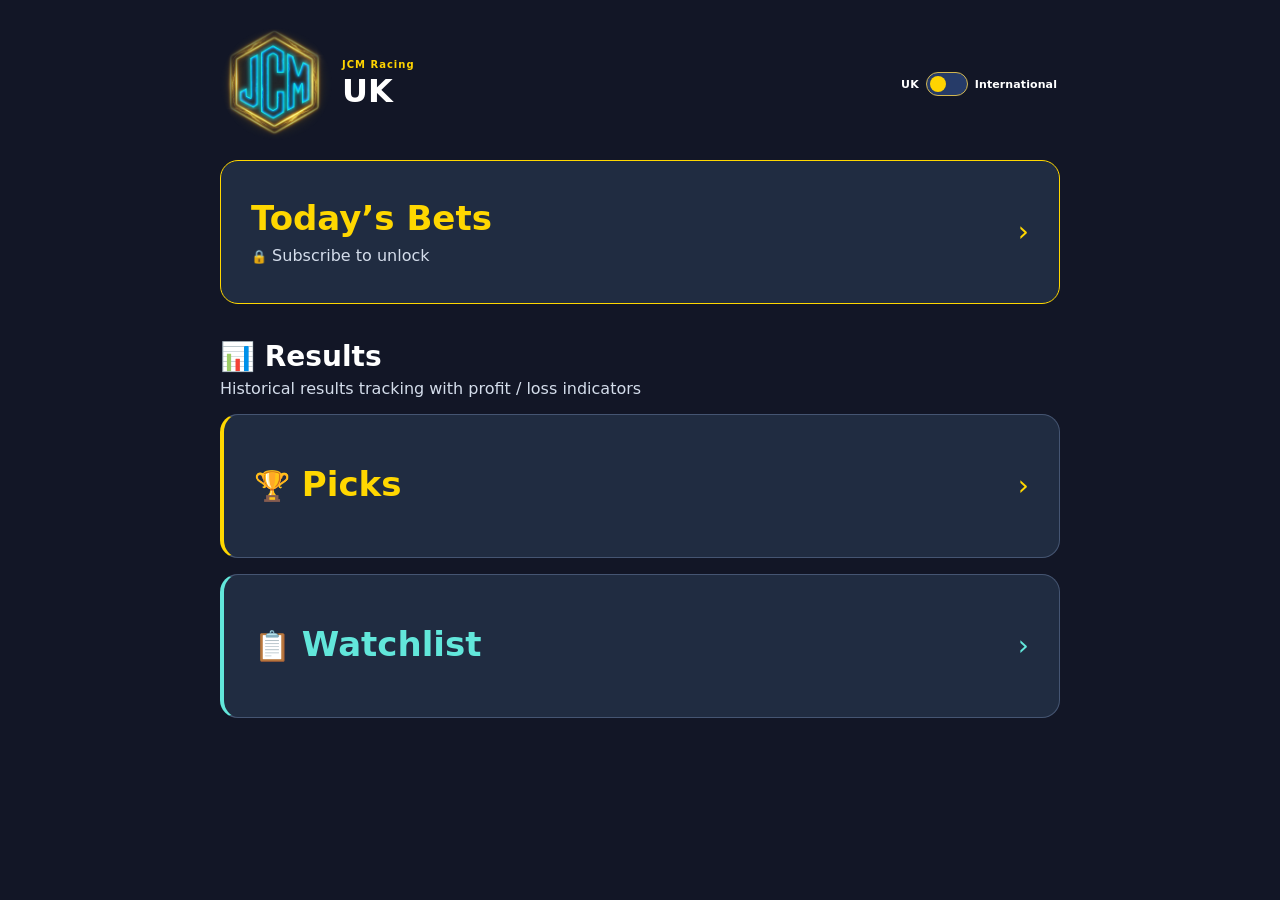
==== commit d8a8ad3e: "Enlarge racing home tiles and add race country flags" ====
--- a/index.html
+++ b/index.html
@@ -6,7 +6,7 @@
  document.documentElement.dataset.region = 'international';
  document.querySelector('meta[name="theme-color"]').content = '#0d3032';
 }
-</script><meta name="apple-mobile-web-app-capable" content="yes"><meta name="apple-mobile-web-app-status-bar-style" content="default"><meta name="apple-mobile-web-app-title" content="JCM Racing"><link rel="stylesheet" href="scripts/jcm-shell.css?v=20261128-full-width"><link rel="stylesheet" href="scripts/sport-switch.css?v=20261116-weekly-profit-switch-fix">
+</script><meta name="apple-mobile-web-app-capable" content="yes"><meta name="apple-mobile-web-app-status-bar-style" content="default"><meta name="apple-mobile-web-app-title" content="JCM Racing"><link rel="stylesheet" href="scripts/jcm-shell.css?v=20261128-home-flags"><link rel="stylesheet" href="scripts/sport-switch.css?v=20261116-weekly-profit-switch-fix">
 <style>#jcm-official-panel .jcm-research-row.jcm-competition-watchlist{border-color:#edbd57}.jcm-competition-watchlist .jcm-confidence.low{background:#70521b;border-color:#edbd57}</style>
 <style>
 #jcm-field-test{max-width:900px;margin:18px auto;padding:0 16px}#jcm-field-test[hidden]{display:none!important}.jcm-ft-wrap{border:1px solid #77623a;background:#202b3e;border-radius:14px;padding:16px}.jcm-ft-wrap h2{margin:0 0 7px;color:#ffd700;font-size:18px}.jcm-ft-note{font-size:12px;line-height:1.6;color:#d4dce9}.jcm-ft-card{background:#182336;border:1px solid #42516b;border-radius:10px;margin:9px 0;padding:12px;display:flex;align-items:center;justify-content:space-between;gap:10px}.jcm-ft-name{font-weight:800}.jcm-ft-where{color:#d0d9e6;font-size:12px;margin-top:4px}.jcm-ft-rating{white-space:nowrap;color:#fff;background:#42506a;padding:7px;border-radius:7px;font-size:12px;font-weight:800}.jcm-ft-hub{border:1px solid #77623a!important}
@@ -114,12 +114,16 @@
    ${logo?'<img class="jcm-hub-mark" alt="JCM" src="'+logo.getAttribute('src')+'">':''}
    <div><div class="jcm-hub-eyebrow">JCM Racing</div><h1 class="jcm-hub-title">${window.jcmInternational?'International':'UK'}</h1></div>
   </div>
-  <button type="button" class="jcm-hub-tile jcm-today-link" data-page="todays-bets"><strong>Today’s Bets</strong><span aria-hidden="true">›</span></button>
+  <button type="button" class="jcm-hub-tile jcm-today-link" data-page="todays-bets" aria-labelledby="jcm-bets-heading" aria-describedby="jcm-bets-subtitle">
+   <span class="jcm-tile-copy"><strong id="jcm-bets-heading">Today’s Bets</strong><span id="jcm-bets-subtitle" class="jcm-tile-subtitle"><span aria-hidden="true">🔒</span> Subscribe to unlock</span></span>
+   <span class="jcm-tile-arrow" aria-hidden="true">›</span>
+  </button>
   <section class="jcm-hub-results" aria-labelledby="jcm-hub-results-heading">
-   <h2 id="jcm-hub-results-heading">Results</h2>
+   <h2 id="jcm-hub-results-heading"><span aria-hidden="true">📊</span> Results</h2>
+   <p class="jcm-results-subtitle">Historical results tracking with profit / loss indicators</p>
    <div class="jcm-hub-grid">
-    <button type="button" class="jcm-hub-tile jcm-results-link" data-page="picks-results"><strong>Picks</strong><span aria-hidden="true">›</span></button>
-    <button type="button" class="jcm-hub-tile jcm-results-link jcm-watch-link" data-page="watchlist-results"><strong>Watchlist</strong><span aria-hidden="true">›</span></button>
+    <button type="button" class="jcm-hub-tile jcm-results-link" data-page="picks-results"><strong><span aria-hidden="true">🏆</span> Picks</strong><span class="jcm-tile-arrow" aria-hidden="true">›</span></button>
+    <button type="button" class="jcm-hub-tile jcm-results-link jcm-watch-link" data-page="watchlist-results"><strong><span aria-hidden="true">📋</span> Watchlist</strong><span class="jcm-tile-arrow" aria-hidden="true">›</span></button>
    </div>
   </section>
  </div>`;
@@ -281,12 +285,35 @@
  const value=settled?labels[r.result_status]:null;
  return value?{label:value[0],css:value[1]}:{label:'Pending',css:'pending'};
 }
+const flagCountries={gb:'United Kingdom',ie:'Ireland',fr:'France',za:'South Africa',ae:'United Arab Emirates',
+ sa:'Saudi Arabia',us:'United States',ca:'Canada',hk:'Hong Kong',jp:'Japan',au:'Australia',nz:'New Zealand'};
+const flagAliases={gbr:'gb',uk:'gb',greatbritain:'gb',ire:'ie',fra:'fr',rsa:'za',saf:'za',zaf:'za',
+ uae:'ae',are:'ae',ksa:'sa',sau:'sa',usa:'us',unitedstatesofamerica:'us',can:'ca',hkg:'hk',jpn:'jp',aus:'au',nzl:'nz'};
+const irelandVenues=new Set(['ballinrobe','bellewstown','clonmel','cork','curragh','dundalk','fairyhouse','galway',
+ 'gowranpark','kilbeggan','killarney','laytown','leopardstown','limerick','limerickjunction','listowel','mallow',
+ 'naas','navan','phoenixpark','punchestown','roscommon','sligo','thurles','tipperary','tralee','tramore','wexford']);
+const overseasVenues={deauville:'fr',lyonparilly:'fr',pau:'fr',turffontein:'za',jebelali:'ae',riyadh:'sa',
+ churchilldowns:'us',delmar:'us',gulfstream:'us',woodbine:'ca',shatin:'hk',happyvalley:'hk'};
+const flagKey=value=>String(value??'').toLowerCase().replace(/[^a-z0-9]/g,'');
+function raceFlag(row){
+ const venue=flagKey(String(row.course??'').replace(/\s*\(aw\)|-AW$|-RH$/gi,''));
+ const country=flagKey(row.country_code||row.country||row.region_code||row.region);
+ const explicit=flagAliases[country]??(Object.hasOwn(flagCountries,country)?country:
+  Object.keys(flagCountries).find(code=>flagKey(flagCountries[code])===country));
+ // The Irish racing jurisdiction includes two courses physically in the UK.
+ const code=venue==='downroyal'||venue==='downpatrick'?'gb':explicit??overseasVenues[venue]??
+  (irelandVenues.has(venue)?'ie':window.jcmInternational?null:'gb');
+ return Object.hasOwn(flagCountries,code)?'<img class="jcm-race-flag" src="images/flags/'+code+'.png" alt="'+flagCountries[code]+'" width="15" height="15">':'';
+}
+function raceLocationHtml(row){
+ return '<span><span class="jcm-race-off">'+raceFlag(row)+'<span class="jcm-time">'+safe(row.off_time_uk)+
+  '</span></span><span class="jcm-ground">'+safe(row.course)+'</span></span>';
+}
 function entriesHtml(rows){
  return rows.map((r,i)=>{
   const status=resultView(r);
   return '<button type="button" class="jcm-row jcm-research-row jcm-rating-'+confidenceTier(r)+
-   (r.watchList?' jcm-watch-row':'')+'" data-research-index="'+i+'"><span><span class="jcm-time">'+safe(r.off_time_uk)+
-   '</span><span class="jcm-ground">'+safe(r.course)+'</span></span><span class="jcm-horse">'+safe(r.horse)+
+   (r.watchList?' jcm-watch-row':'')+'" data-research-index="'+i+'">'+raceLocationHtml(r)+'<span class="jcm-horse">'+safe(r.horse)+
    '<small class="jcm-entry-group">'+(r.watchList?'Watchlist':'Pick')+'</small></span><span class="jcm-status '+status.css+'">'+
    safe(status.label)+'</span></button>';
  }).join('');
@@ -301,8 +328,7 @@
  else content=entriesHtml(detailRows);
  if(!results&&state==='ready'&&researchRows.length){
   content+='<h3>Form to recheck</h3>'+researchRows.map((r,i)=>
-   '<button type="button" class="jcm-row jcm-research-row" data-form-index="'+i+'"><span><span class="jcm-time">'+
-   safe(r.off_time_uk)+'</span><span class="jcm-ground">'+safe(r.course)+'</span></span><span class="jcm-horse">'+
+   '<button type="button" class="jcm-row jcm-research-row" data-form-index="'+i+'">'+raceLocationHtml(r)+'<span class="jcm-horse">'+
    safe(r.horse)+'</span><span class="jcm-status pending">Form review</span></button>'
   ).join('');
  }
@@ -326,7 +352,7 @@
  const priceTile=tile('Lay',stat('Lay odds',odds===null?'Unavailable':odds.toFixed(2))+
   stat('Net if beaten (£500 liability)',odds===null?'—':new Intl.NumberFormat('en-GB',{style:'currency',currency:'GBP'}).format(475/(odds-1))));
  const raceAction=card?'<button type="button" class="jcm-race-action">Race information</button>':'';
- overlay.querySelector('#jcm-detail-content').innerHTML='<article class="jcm-result-card"><div class="jcm-result-top"><span class="jcm-result-time">'+safe(r.off_time_uk)+'</span><div class="jcm-result-course"><strong>'+safe(r.course)+'</strong><small>'+safe(new Date(day+'T12:00:00Z').toLocaleDateString('en-GB',{day:'numeric',month:'short',year:'numeric',timeZone:'Europe/London'}))+' · UK time</small></div>'+confidenceBox(r,true)+'</div><div class="jcm-result-summary"><span class="jcm-result-outcome '+view.css+'">'+safe(view.label)+'</span><strong class="jcm-result-finish">'+safe(finish)+'</strong></div><div class="jcm-result-body">'+tile('Selected horse','<h2>'+safe(r.horse)+'</h2><p>'+safe(m?.race_name||'Race details not supplied')+'</p>')+tile('Race winner',winner)+tile(r.researchOnly?'Reason for review':r.watchList?'Reason for watching':'Reason for selection',reasonContent)+priceTile+raceAction+'</div></article>';
+ overlay.querySelector('#jcm-detail-content').innerHTML='<article class="jcm-result-card"><div class="jcm-result-top"><span class="jcm-result-time">'+safe(r.off_time_uk)+'</span><div class="jcm-result-course"><strong class="jcm-race-off">'+raceFlag(r)+safe(r.course)+'</strong><small>'+safe(new Date(day+'T12:00:00Z').toLocaleDateString('en-GB',{day:'numeric',month:'short',year:'numeric',timeZone:'Europe/London'}))+' · UK time</small></div>'+confidenceBox(r,true)+'</div><div class="jcm-result-summary"><span class="jcm-result-outcome '+view.css+'">'+safe(view.label)+'</span><strong class="jcm-result-finish">'+safe(finish)+'</strong></div><div class="jcm-result-body">'+tile('Selected horse','<h2>'+safe(r.horse)+'</h2><p>'+safe(m?.race_name||'Race details not supplied')+'</p>')+tile('Race winner',winner)+tile(r.researchOnly?'Reason for review':r.watchList?'Reason for watching':'Reason for selection',reasonContent)+priceTile+raceAction+'</div></article>';
  if(card)overlay.querySelector('.jcm-race-action').addEventListener('click',()=>window.open(card,'_blank','noopener'));
  overlay.classList.add('open');overlay.querySelector('.jcm-close').focus();
 };
--- a/scripts/jcm-shell.css
+++ b/scripts/jcm-shell.css
@@ -143,26 +143,30 @@
 .jcm-profit-entry small{color:#aebbd0;font-size:11px}.jcm-profit-card .positive{color:#43bd84}.jcm-profit-card .negative{color:#ff849d}
 .jcm-profit-card>small{display:block;margin-top:12px;color:#aebbd0;font-size:11px}
 .jcm-racing-hub .jcm-hub-top{display:grid;grid-template-columns:auto minmax(0,1fr) auto;gap:10px;margin:4px 0 20px}
-.jcm-racing-hub .jcm-hub-mark{width:50px;height:50px;grid-column:1;grid-row:1}
+.jcm-racing-hub .jcm-hub-mark{width:clamp(76px,22vw,112px);height:auto;aspect-ratio:1;grid-column:1;grid-row:1}
 .jcm-racing-hub .jcm-hub-top>div{grid-column:2;grid-row:1}
 .jcm-racing-hub .jcm-hub-top>.jcm-sport-switch{grid-column:3;grid-row:1;margin:0}
 .jcm-racing-hub .jcm-hub-eyebrow{font-size:10px;letter-spacing:.1em}
 .jcm-racing-hub .jcm-hub-title{font-size:clamp(18px,4vw,32px);margin:4px 0 0}
 .jcm-racing-hub .jcm-hub-inner{max-width:840px}
-.jcm-racing-hub :is(.jcm-today-link,.jcm-results-link){width:100%;min-height:clamp(72px,11vw,106px);display:flex;flex-direction:row;align-items:center;justify-content:space-between;padding:clamp(16px,4vw,26px)}
-.jcm-racing-hub :is(.jcm-today-link,.jcm-results-link)>strong{font-size:clamp(21px,5.5vw,30px);color:var(--jcm-tile-accent,var(--gold))}
-.jcm-racing-hub :is(.jcm-today-link,.jcm-results-link)>span{font-size:26px;color:var(--jcm-tile-accent,var(--gold));line-height:1}
+.jcm-racing-hub :is(.jcm-today-link,.jcm-results-link){width:100%;min-height:clamp(110px,16dvh,172px);display:flex;flex-direction:row;align-items:center;justify-content:space-between;padding:clamp(18px,5vw,30px)}
+.jcm-racing-hub :is(.jcm-today-link,.jcm-results-link) strong{font-size:clamp(22px,6vw,34px);color:var(--jcm-tile-accent,var(--gold))}
+.jcm-racing-hub .jcm-tile-arrow{font-size:28px;color:var(--jcm-tile-accent,var(--gold));line-height:1}
+.jcm-racing-hub .jcm-tile-copy{display:grid;gap:6px}
+.jcm-racing-hub .jcm-tile-subtitle,.jcm-racing-hub .jcm-results-subtitle{font-size:clamp(13px,3.5vw,16px);line-height:1.35;color:#d4ddeb}
+.jcm-racing-hub .jcm-results-subtitle{margin:0 0 14px}
+.jcm-racing-hub .jcm-results-link strong>span{font-size:.86em}
 .jcm-racing-hub .jcm-today-link{border-color:var(--gold)}
 .jcm-hub-results{margin-top:clamp(24px,6vw,36px)}
-.jcm-hub-results h2{font-size:clamp(20px,5vw,26px);margin:0 0 12px}
+.jcm-hub-results h2{font-size:clamp(22px,5vw,28px);margin:0 0 5px}
 .jcm-racing-hub .jcm-hub-grid{gap:clamp(10px,2.8vw,16px)}
 .jcm-racing-hub .jcm-results-link{border-inline-start:4px solid var(--jcm-tile-accent,var(--gold))}
 .jcm-racing-hub .jcm-watch-link{--jcm-tile-accent:var(--jcm-watch-accent,#62e7db)}
 body[data-sport="international"] #jcm-hub .jcm-watch-link strong{color:var(--jcm-tile-accent)}
-@media(max-width:360px){
- .jcm-racing-hub .jcm-hub-top{gap:7px}
- .jcm-racing-hub .jcm-hub-mark{width:36px;height:36px}
- .jcm-racing-hub .jcm-hub-title{font-size:16px}
+@media(max-width:460px){
+ .jcm-racing-hub .jcm-hub-top{grid-template-columns:auto minmax(0,1fr);gap:0 10px}
+ .jcm-racing-hub .jcm-hub-mark{grid-row:1/3}
+ .jcm-racing-hub .jcm-hub-top>.jcm-sport-switch{grid-column:2;grid-row:2;justify-self:start}
 }
 .jcm-home-link{border:1px solid #ffd400;background:#26324b;color:#ffd400;border-radius:10px;padding:8px 11px;font-size:13px;font-weight:850;cursor:pointer;margin-left:auto}
 @media(max-width:360px){.jcm-hub-grid{gap:9px}.jcm-hub-tile{min-height:174px;padding:14px 11px}}
@@ -230,6 +234,8 @@
 body[data-racing-view] main > :not(#jcm-official-panel,.jcm-results-profit){display:none!important}
 
 #jcm-official-panel .jcm-entry-group{display:block;margin-top:4px;font-size:11px;color:var(--gold);font-weight:800}
+.jcm-race-off{display:flex;align-items:center;gap:4px}
+.jcm-race-flag{width:15px;height:15px;flex:none;object-fit:cover;border-radius:50%;box-shadow:0 0 0 1px #fff4}
 #jcm-official-panel .jcm-research-row[data-research-index]{border-inline-start:4px solid var(--gold)}
 #jcm-official-panel .jcm-watch-row[data-research-index]{border-inline-start-color:var(--jcm-watch-accent,#62e7db)}
 #jcm-official-panel .jcm-watch-row .jcm-entry-group{color:var(--jcm-watch-accent,#62e7db)}
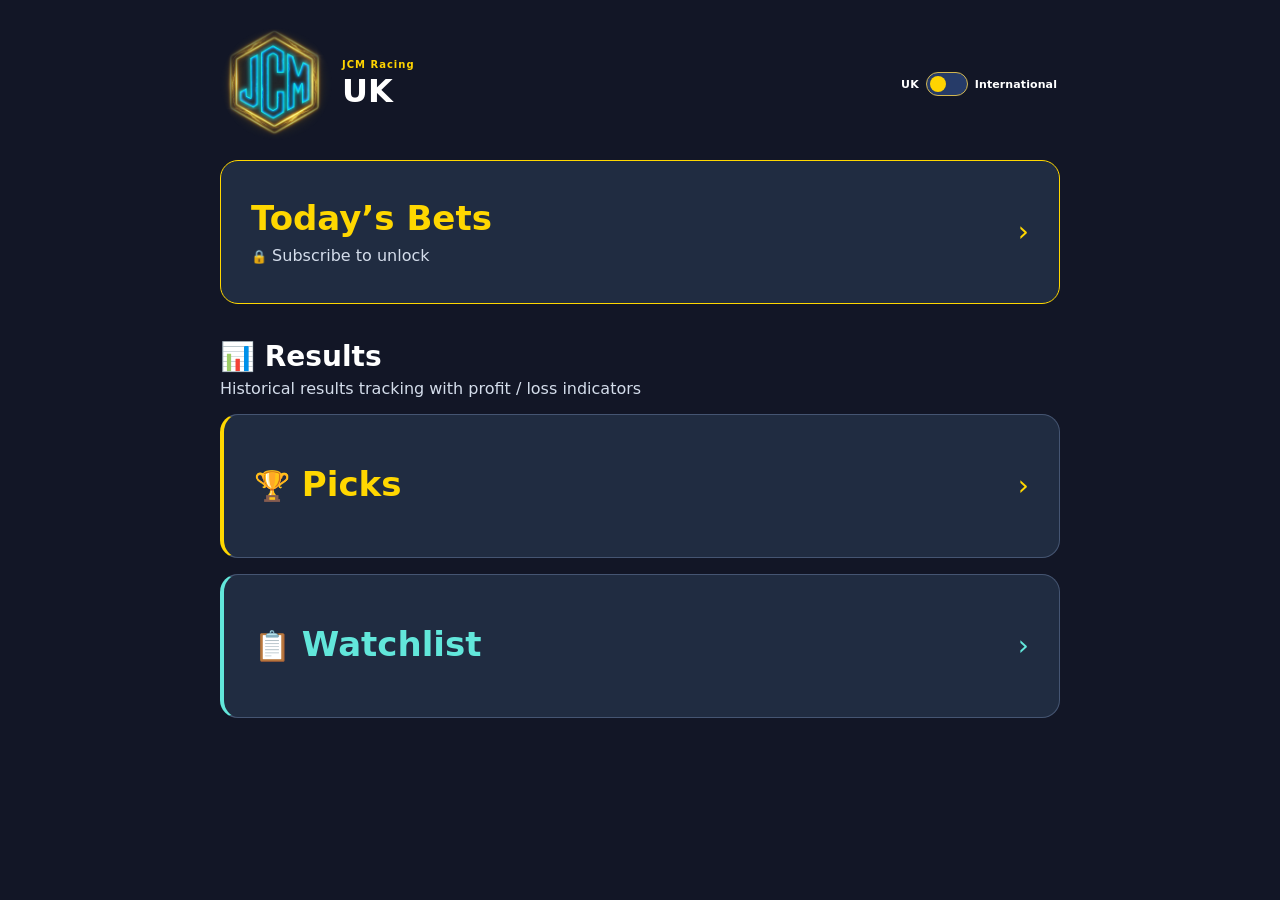
==== commit a66742b3: "Open verified Betfair Exchange markets from race information" ====
--- a/index.html
+++ b/index.html
@@ -255,10 +255,17 @@
 function detailFor(r){const matches=cardDetails.filter(m=>Boolean(m.watchList)===Boolean(r.watchList)&&m.date===r.race_date&&m.horse===r.horse&&m.course===r.course&&m.off_time_uk===r.off_time_uk);return matches.length===1?matches[0]:null;}
 function ordinal(v){const n=Number(v);if(!Number.isInteger(n)||n<1)return String(v||'Not supplied');const a=n%100;return n+(a>=11&&a<=13?'th':({1:'st',2:'nd',3:'rd'}[n%10]||'th'));}
 function margin(v){if(typeof v!=='string'||!v.trim())return 'Not supplied';return /^[0-9]*[.]?[0-9]+$/.test(v)&&Number.isFinite(Number(v))?Number(v)+' lengths':v;}
-function racecardLink(metadata,row){
+function raceInformationLink(metadata,row){
+ const quote=row.lay_price_provenance;
+ const marketId=row.betfair_win_market_id??(quote?.source_type==='BETFAIR_EXCHANGE_API_DELAYED'&&
+  quote.verification_status==='VERIFIED_API_LAY'?quote.market_id:null);
+ const exchange=/^1\.\d+$/.test(marketId??'')?'https://www.betfair.com/exchange/plus/horse-racing/market/'+marketId:null;
+ if(exchange&&row.race_date>=today())return exchange;
  const course=row.course.toLowerCase().replace(/\s*\(aw\)/g,'').replace(/[^a-z0-9]+/g,'-').replace(/^-|-$/g,'');
  const courseSlugs=course==='chelmsford'||course==='chelmsford-city'?['chelmsford','chelmsford-city']:[course];
- let fallback=null;
+ const cardDate=new Date(row.race_date+'T12:00:00Z').toLocaleDateString('en-GB',{
+  day:'2-digit',month:'long',year:'numeric',timeZone:'Europe/London',
+ }).replaceAll(' ','-').toLowerCase();
  for(const value of [metadata?.racecard_url,row.racecard_url]){
   let url;
   try{url=new URL(value);}catch(_){continue;}
@@ -266,11 +273,11 @@
   const sportingLife=/^\/racing\/racecards\/(\d{4}-\d{2}-\d{2})\/([a-z0-9-]+)\/racecard\/\d+\/[a-z0-9-]+\/?$/.exec(url.pathname);
   if(url.hostname==='www.sportinglife.com'&&sportingLife?.[1]===row.race_date&&courseSlugs.includes(sportingLife[2])&&
      (!url.search||url.search==='?dcmp=SL_PLUS_CARDS'))return url.href;
-  const zeturf=/^\/(?:fr|en)\/course-du-jour\/(\d{4}-\d{2}-\d{2})\/R\d+C\d+-([a-z0-9-]+)\/?$/i.exec(url.pathname);
-  if(window.jcmInternational&&['www.zeturf.fr','www.zeturf.nl'].includes(url.hostname)&&zeturf?.[1]===row.race_date&&
-     zeturf[2].toLowerCase().startsWith(course+'-')&&!url.search)fallback??=url.href;
- }
- return fallback;
+  const atr=/^\/racecard\/([a-z0-9-]+)\/([a-z0-9-]+)\/(\d{4})\/?$/i.exec(url.pathname);
+  if(url.hostname==='www.attheraces.com'&&atr&&courseSlugs.includes(atr[1].toLowerCase())&&
+     atr[2].toLowerCase()===cardDate&&atr[3]===row.off_time_uk.replace(':','')&&!url.search)return url.href;
+ }
+ return exchange;
 }
 function safe(v){return String(v==null?'':v).replace(/[&<>"']/g,c=>({'&':'&amp;','<':'&lt;','>':'&gt;','"':'&quot;',"'":'&#39;'}[c]));}
 function confidenceTier(r){
@@ -343,7 +350,7 @@
  const roundup=r.researchOnly||r.watchList?r.reason:hasReason?reason.summary:r.identified_challengers.length?'Chosen for review because '+r.identified_challengers.join(', ')+' were identified as competing threats.':'Selection reason not supplied.';
  const reasonContent='<p>'+safe(roundup)+'</p>'+(hasReason?'<p><strong>Counterargument</strong><br>'+safe(reason.counterargument||'Not supplied.')+'</p>'+(Array.isArray(reason.challengers)&&reason.challengers.length?'<p><strong>Main challengers</strong><br>'+safe(reason.challengers.join(', '))+'</p>':'')+'<small>'+safe(reason.evidence_status==='RACING_API_PRO_AND_SPORTING_LIFE'?'The Racing API Pro + Sporting Life pre-race assessment':reason.evidence_status==='RACING_API_AND_USER_ASSESSMENT'?'User-confirmed pre-race assessment':reason.evidence_status==='ORIGINAL_SCREENSHOT_ANALYSIS'?'Original pre-race assessment':'Recovered morning research · underlying source data not reverified.')+'</small>':'');
  const view=resultView(r),accepted=view.css!=='pending'&&m&&m.race_id===r.result_race_id&&m.horse_id===r.result_horse_id&&m.position===r.position&&((r.result_status==='LOSS'&&m.position==='1')||(r.result_status==='WIN'&&(Number(m.position)>1||(m.position==='PU'&&r.result_stage==='WEIGHEDIN'))))&&(!r.placing||r.placing===ordinal(m.position));
- const card=racecardLink(m,r);
+ const card=raceInformationLink(m,r);
  const finish=r.researchOnly?'Awaiting a verified Exchange Lay quote':view.css==='pending'?'Pending':accepted?(m.position==='PU'?'Pulled up':'Finished '+ordinal(m.position)+(m.dead_heat_place?' (joint)':'')+' of '+m.field_size):String(r.placing??r.position??'Not supplied');
  const stat=(label,value)=>'<div class="jcm-result-stat"><small>'+safe(label)+'</small><strong>'+safe(value)+'</strong></div>';
  const tile=(title,content)=>'<section class="jcm-result-tile"><h3>'+safe(title)+'</h3>'+content+'</section>';
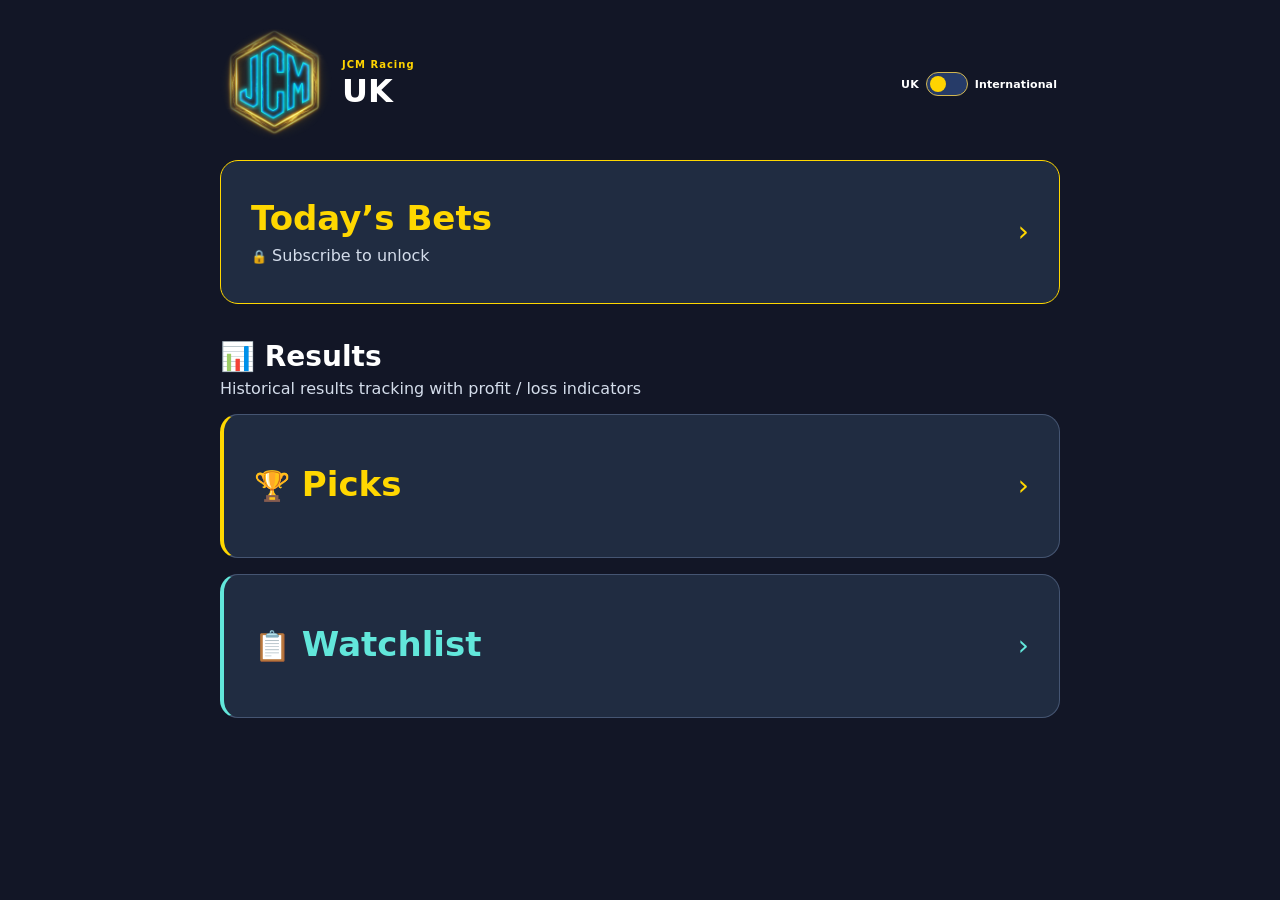
==== commit f18b8fc6: "Restore automatic UK and international race results polling" ====
--- a/index.html
+++ b/index.html
@@ -181,11 +181,11 @@
   const course=(r.course||'').toLowerCase().replace(/\s*\(aw\)\s*$/,'').replace(/[^a-z0-9]+/g,'-').replace(/^-|-$/g,'');
   const path=u.pathname.match(/^\/racing\/results\/(\d{4}-\d{2}-\d{2})\/([a-z0-9-]+)\/(\d+)\/[a-z0-9-]+\/?$/);
   const t=Date.parse(r.result_retrieved_at),off=Date.parse(r.result_off_dt);
-  return !!path&&!u.search&&!u.hash&&path[1]===r.race_date&&path[2]===course&&path[3]===r.result_website_race_id
+  return !!path&&!u.search&&!u.hash&&path[1]===r.race_date&&(path[2]===course||(['chelmsford','chelmsford-city'].includes(course)&&['chelmsford','chelmsford-city'].includes(path[2])))&&path[3]===r.result_website_race_id
    &&r.result_source==='SPORTING_LIFE'&&r.verification_status==='WEBSITE_CONFIRMED'
    &&r.result_date===r.race_date&&r.result_off_time_uk===r.off_time_uk&&r.result_horse===r.horse&&r.result_course===r.course
    &&Number.isFinite(t)&&Number.isFinite(off)&&t>=off&&t<=Date.now()&&r.official_accuracy_eligible===false
-   &&((r.result_status==='LOSS'&&r.position==='1')||(r.result_status==='WIN'&&(/^[2-9]\d*$|^1\d+$/.test(r.position)||(r.position==='PU'&&r.result_stage==='WEIGHEDIN')))||(r.result_status==='NR'&&r.position==='NR'));
+   &&((r.result_status==='LOSS'&&r.position==='1')||(r.result_status==='WIN'&&(/^[2-9]\d*$|^1\d+$/.test(r.position)||(['PU','F','UR'].includes(r.position)&&r.result_stage==='WEIGHEDIN')))||(r.result_status==='NR'&&r.position==='NR'));
  }
  if(u.hostname!=='api.theracingapi.com')return false;
  const dated=u.pathname==='/v1/results'&&u.searchParams.get('start_date')===r.race_date&&u.searchParams.get('end_date')===r.race_date;
@@ -223,7 +223,7 @@
  }catch(_){window.jcmOverallRows=[];cards.forEach(c=>c.querySelector('strong').textContent='—');cards[0].querySelector('small').textContent='RESULTS UNAVAILABLE';root.dataset.overallState='error';}}
  load();
 })();
-</script><script src="scripts/watch-list.js?v=20261128-full-width"></script><script>
+</script><script src="scripts/watch-list.js?v=20261128-auto-results"></script><script>
 (function(){
 const date=document.getElementById('date'),panel=document.getElementById('jcm-official-panel');
 if(!date||!panel)return;
@@ -286,11 +286,10 @@
 }
 function confidenceBox(){return '';}
 function resultView(r){
- if(r.researchOnly)return {label:'Form review',css:'pending'};
  const settled=r.watchList?window.jcmWatchList.isSettled(r):window.jcmIsSettledPick(r);
  const labels={WIN:['Horse lost','win'],LOSS:['Horse won','loss'],NR:['NR','nr']};
  const value=settled?labels[r.result_status]:null;
- return value?{label:value[0],css:value[1]}:{label:'Pending',css:'pending'};
+ return value?{label:value[0],css:value[1]}:{label:r.researchOnly?'Form review':'Pending',css:'pending'};
 }
 const flagCountries={gb:'United Kingdom',ie:'Ireland',fr:'France',za:'South Africa',ae:'United Arab Emirates',
  sa:'Saudi Arabia',us:'United States',ca:'Canada',hk:'Hong Kong',jp:'Japan',au:'Australia',nz:'New Zealand'};
@@ -351,7 +350,7 @@
  const reasonContent='<p>'+safe(roundup)+'</p>'+(hasReason?'<p><strong>Counterargument</strong><br>'+safe(reason.counterargument||'Not supplied.')+'</p>'+(Array.isArray(reason.challengers)&&reason.challengers.length?'<p><strong>Main challengers</strong><br>'+safe(reason.challengers.join(', '))+'</p>':'')+'<small>'+safe(reason.evidence_status==='RACING_API_PRO_AND_SPORTING_LIFE'?'The Racing API Pro + Sporting Life pre-race assessment':reason.evidence_status==='RACING_API_AND_USER_ASSESSMENT'?'User-confirmed pre-race assessment':reason.evidence_status==='ORIGINAL_SCREENSHOT_ANALYSIS'?'Original pre-race assessment':'Recovered morning research · underlying source data not reverified.')+'</small>':'');
  const view=resultView(r),accepted=view.css!=='pending'&&m&&m.race_id===r.result_race_id&&m.horse_id===r.result_horse_id&&m.position===r.position&&((r.result_status==='LOSS'&&m.position==='1')||(r.result_status==='WIN'&&(Number(m.position)>1||(m.position==='PU'&&r.result_stage==='WEIGHEDIN'))))&&(!r.placing||r.placing===ordinal(m.position));
  const card=raceInformationLink(m,r);
- const finish=r.researchOnly?'Awaiting a verified Exchange Lay quote':view.css==='pending'?'Pending':accepted?(m.position==='PU'?'Pulled up':'Finished '+ordinal(m.position)+(m.dead_heat_place?' (joint)':'')+' of '+m.field_size):String(r.placing??r.position??'Not supplied');
+ const finish=view.css==='pending'?(r.researchOnly?'Awaiting a verified Exchange Lay quote':'Pending'):accepted?(m.position==='PU'?'Pulled up':'Finished '+ordinal(m.position)+(m.dead_heat_place?' (joint)':'')+' of '+m.field_size):String(r.placing??r.position??'Not supplied');
  const stat=(label,value)=>'<div class="jcm-result-stat"><small>'+safe(label)+'</small><strong>'+safe(value)+'</strong></div>';
  const tile=(title,content)=>'<section class="jcm-result-tile"><h3>'+safe(title)+'</h3>'+content+'</section>';
  const winner=stat('Winner',accepted||r.watchList&&m?.winner?m.winner:'Not yet available')+stat('Winning margin',accepted?margin(m.winning_margin_lengths):'Not yet available')+(view.css==='loss'?'':stat('Selected horse beaten by',accepted?(m.position==='PU'?'Not applicable — pulled up':margin(m.selected_beaten_lengths)):'Not yet available'));
@@ -448,5 +447,5 @@
 setInterval(()=>{if(!document.hidden)loadDay();},30000);
 loadDay();
 })();
-</script><script src="scripts/fresh-tracker.js?v=20261128-full-width"></script><link rel="stylesheet" href="scripts/bet-builder.css?v=results-refresh-20261024"><script src="scripts/bet-builder.js?v=20261128-full-width"></script><link rel="stylesheet" href="scripts/roundup.css?v=1"><script src="scripts/roundup.js?v=1"></script><script src="scripts/sport-switch.js?v=20261127-separate-results"></script></body></html>
+</script><script src="scripts/fresh-tracker.js?v=20261128-full-width"></script><link rel="stylesheet" href="scripts/bet-builder.css?v=results-refresh-20261024"><script src="scripts/bet-builder.js?v=20261128-auto-results"></script><link rel="stylesheet" href="scripts/roundup.css?v=1"><script src="scripts/roundup.js?v=1"></script><script src="scripts/sport-switch.js?v=20261127-separate-results"></script></body></html>
 
